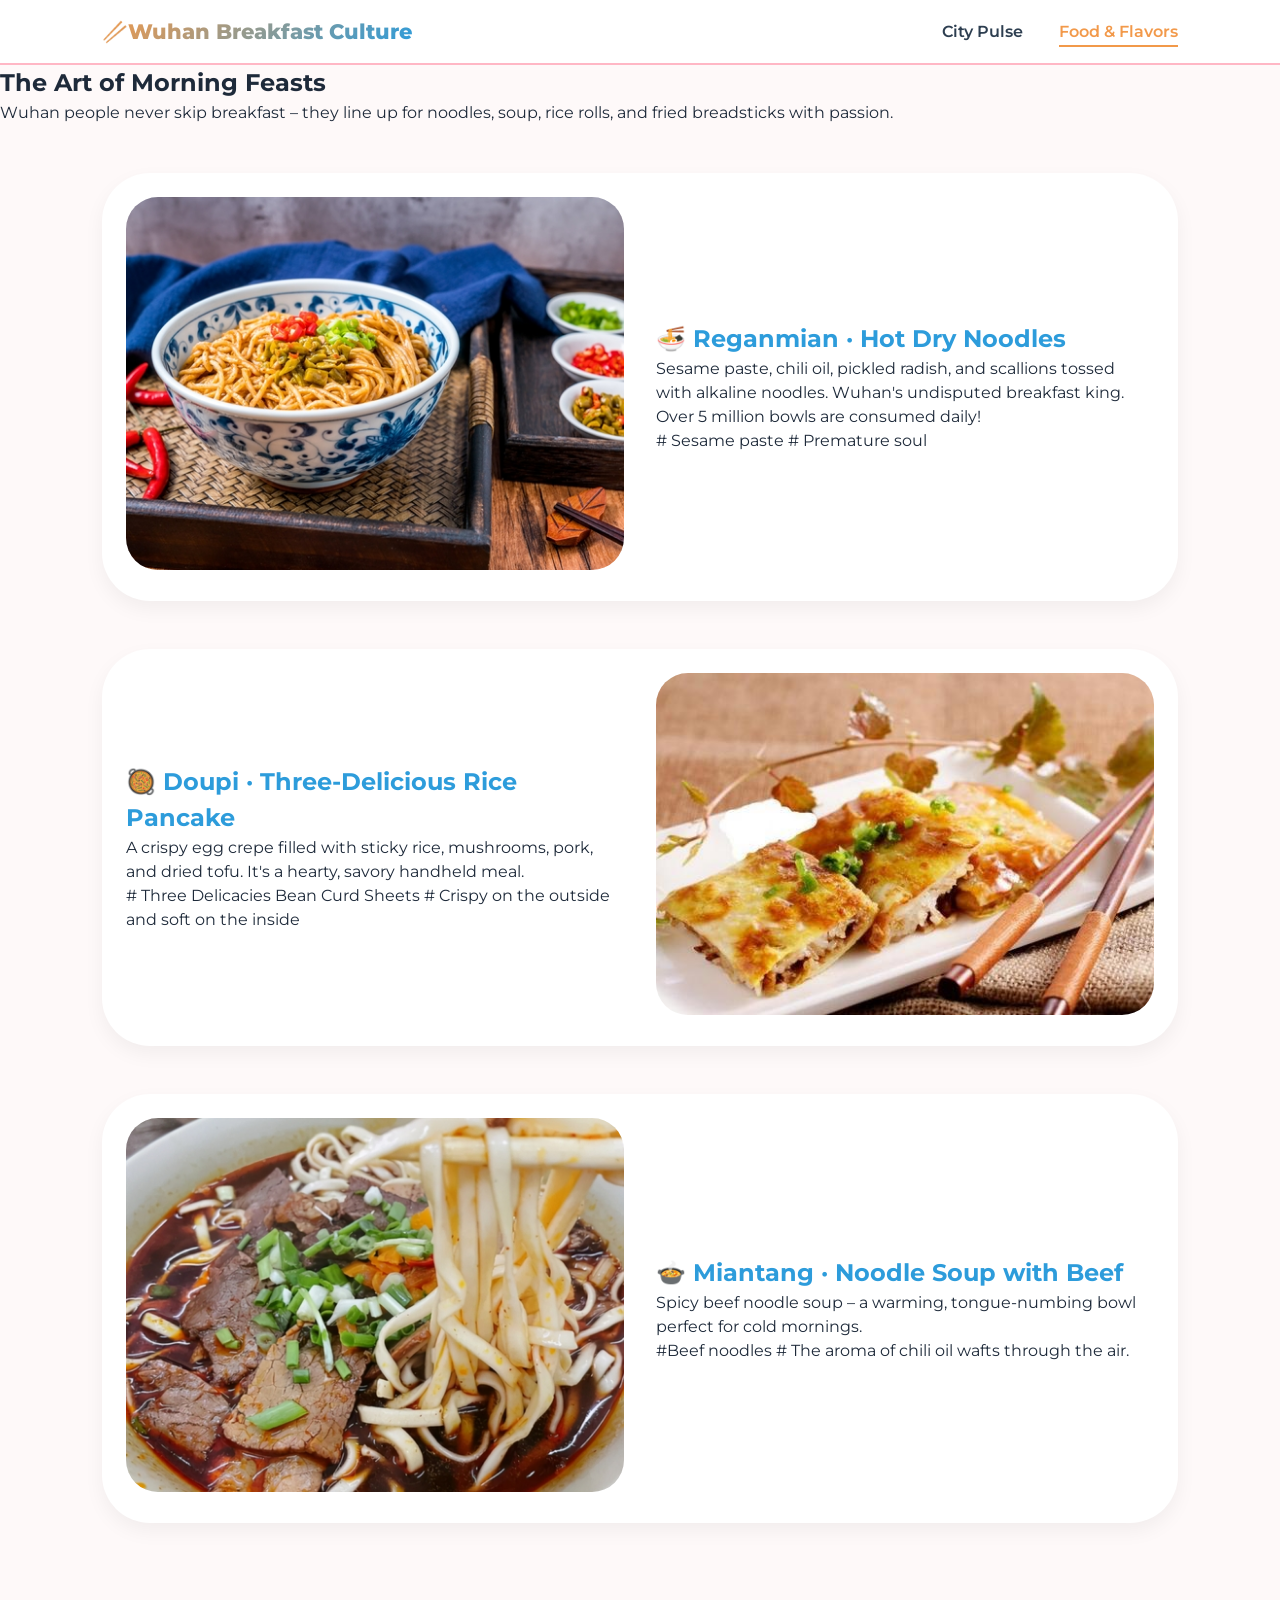
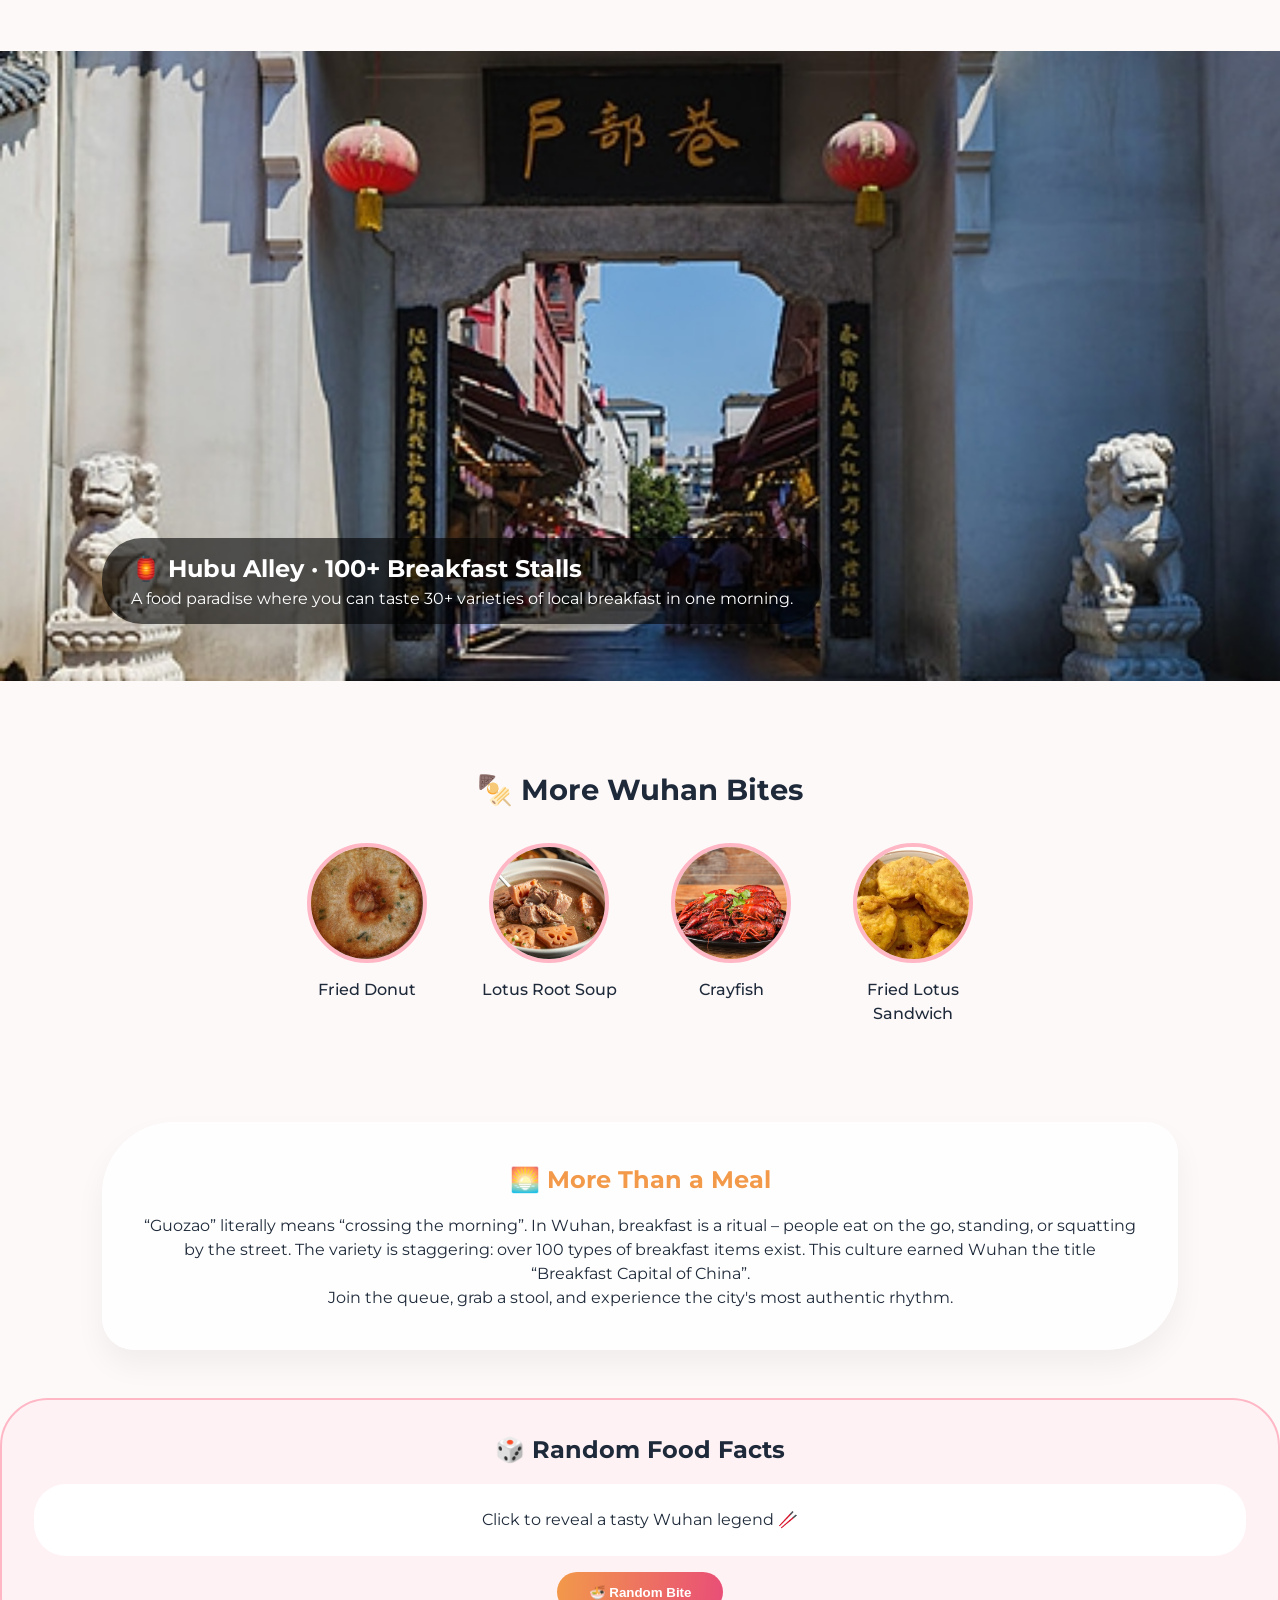
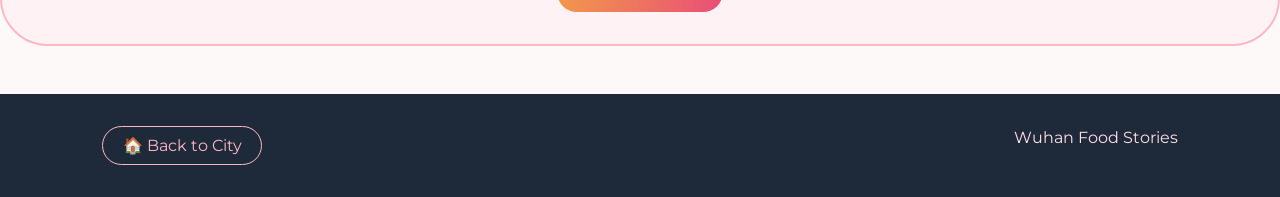
==== food.html @ 382a6985 "Add files via upload" ====
<!DOCTYPE html>
<html lang="en">
<head>
  <meta charset="UTF-8">
  <meta name="viewport" content="width=device-width, initial-scale=1.0">
  <title>Wuhan Food · Breakfast of Champions</title>
  <link rel="stylesheet" href="style.css">
  <link href="https://fonts.googleapis.com/css2?family=Montserrat:wght@300;400;500;600;700;800&family=Playfair+Display:wght@400;500;600;700&display=swap" rel="stylesheet">
</head>
<body class="wuhan-page food-wuhan">

<header class="header-wave">
  <div class="header-container">
    <div class="logo">🥢Wuhan Breakfast Culture</div>
    <nav>
      <a href="index.html">City Pulse</a>
      <a href="food.html" class="active">Food & Flavors</a>
    </nav>
  </div>
</header>

<!-- Hero with floating bowls -->
<section class="food-hero-wuhan">
  <div class="food-hero-bg"></div>
  <div class="food-hero-content">
    <h1> The Art of Morning Feasts</h1>
    <p>Wuhan people never skip breakfast – they line up for noodles, soup, rice rolls, and fried breadsticks with passion.</p>
  </div>
</section>

<!-- Card stack (unique vertical cascade) -->
<section class="card-stack">
  <div class="stack-card">
    <div class="stack-img"><img src="images/reganmian.jpg" alt="Reganmian"></div>
    <div class="stack-text">
      <h2>🍜 Reganmian · Hot Dry Noodles</h2>
      <p>Sesame paste, chili oil, pickled radish, and scallions tossed with alkaline noodles. Wuhan's undisputed breakfast king. Over 5 million bowls are consumed daily!</p>
      <div class="food-tag"># Sesame paste # Premature soul</div>
    </div>
  </div>
  <div class="stack-card reverse">
    <div class="stack-img"><img src="images/doupi.jpg" alt="Doupi"></div>
    <div class="stack-text">
      <h2>🥘 Doupi · Three-Delicious Rice Pancake</h2>
      <p>A crispy egg crepe filled with sticky rice, mushrooms, pork, and dried tofu. It's a hearty, savory handheld meal.</p>
      <div class="food-tag"># Three Delicacies Bean Curd Sheets # Crispy on the outside and soft on the inside</div>
    </div>
  </div>
  <div class="stack-card">
    <div class="stack-img"><img src="images/miantang.jpg" alt="Miantang"></div>
    <div class="stack-text">
      <h2>🍲 Miantang · Noodle Soup with Beef</h2>
      <p>Spicy beef noodle soup – a warming, tongue-numbing bowl perfect for cold mornings.</p>
      <div class="food-tag">#Beef noodles # The aroma of chili oil wafts through the air.</div>
    </div>
  </div>
</section>

<!-- full width morning market scene -->
<section class="morning-market">
  <img src="images/hubu_alley.jpg" alt="Hubu Alley breakfast street">
  <div class="market-caption">
    <h2>🏮 Hubu Alley · 100+ Breakfast Stalls</h2>
    <p>A food paradise where you can taste 30+ varieties of local breakfast in one morning.</p>
  </div>
</section>

<!-- snack gallery (circular hover) -->
<section class="snack-circle">
  <div class="circle-title">🍢 More Wuhan Bites</div>
  <div class="circle-grid">
    <div class="circle-item">
      <img src="images/mianwo.jpg" alt="Mianwo">
      <span> Fried Donut</span>
    </div>
    <div class="circle-item">
      <img src="images/shagulou.jpg" alt="ShaGuLou">
      <span> Lotus Root Soup</span>
    </div>
    <div class="circle-item">
      <img src="images/xiaolongxia.jpg" alt="XiaoLongXia">
      <span> Crayfish</span>
    </div>
    <div class="circle-item">
      <img src="images/lianou.jpg" alt="LianOu">
      <span> Fried Lotus Sandwich</span>
    </div>
  </div>
</section>

<!-- cultural insight -->
<section class="bubble-text">
  <h2>🌅 More Than a Meal</h2>
  <p>“Guozao” literally means “crossing the morning”. In Wuhan, breakfast is a ritual – people eat on the go, standing, or squatting by the street. The variety is staggering: over 100 types of breakfast items exist. This culture earned Wuhan the title “Breakfast Capital of China”.</p>
  <p>Join the queue, grab a stool, and experience the city's most authentic rhythm.</p>
</section>

<!-- random food facts module -->
<section class="interactive-module wuhan-module">
  <div class="module-inner">
    <h2>🎲 Random Food Facts</h2>
    <div class="fact-card" id="foodFactDisplay">
      <p id="funFactText">Click to reveal a tasty Wuhan legend 🥢</p>
    </div>
    <button class="vibrant-btn" id="randomFoodFactBtn">🍜 Random Bite</button>
  </div>
</section>

<footer class="footer-wuhan">
  <a href="index.html" class="footer-link">🏠 Back to City</a>
  <p>Wuhan Food Stories </p>
</footer>

<div id="lightbox" class="lightbox">
  <span class="close-lightbox">&times;</span>
  <img class="lightbox-content" id="lightbox-img">
</div>

<script src="script.js"></script>
</body>
</html>
---- style.css ----
* {
  margin: 0;
  padding: 0;
  box-sizing: border-box;
}

body {
  font-family: 'Montserrat', sans-serif;
  background: linear-gradient(145deg, #FFF0F5 0%, #E6F7FF 100%);
  color: #1E2A3A;
  line-height: 1.5;
  overflow-x: hidden;
}

.wuhan-page {
  background: #FEF9F9;
}

/* ========== HEADER WITH WAVE ========== */
.header-wave {
  position: sticky;
  top: 0;
  z-index: 100;
  background: rgba(255, 255, 255, 0.96);
  backdrop-filter: blur(12px);
  border-bottom: 2px solid #FFB7C5;
}
.header-container {
  display: flex;
  justify-content: space-between;
  align-items: center;
  padding: 1rem 8%;
}
.logo {
  font-size: 1.3rem;
  font-weight: 800;
  background: linear-gradient(135deg, #F2994A, #2D9CDB);
  background-clip: text;
  -webkit-background-clip: text;
  color: transparent;
}
nav a {
  color: #2D3E50;
  text-decoration: none;
  margin-left: 2rem;
  font-weight: 600;
  transition: 0.2s;
  padding-bottom: 4px;
  border-bottom: 2px solid transparent;
}
nav a.active, nav a:hover {
  border-bottom-color: #F2994A;
  color: #F2994A;
}
.wave-separator {
  display: block;
  width: 100%;
  height: 20px;
  margin-top: -2px;
}

/* ========== HERO ANIMATED ========== */
.hero-wuhan {
  min-height: 90vh;
  position: relative;
  display: flex;
  align-items: center;
  justify-content: center;
  text-align: center;
  overflow: hidden;
}
.hero-bg-animate {
  position: absolute;
  top: 0;
  left: 0;
  width: 100%;
  height: 100%;
  background: linear-gradient(45deg, #FFDEE9, #B5FFFC, #FFB7C5);
  background-size: 300% 300%;
  animation: gradientShift 10s ease infinite;
  z-index: -2;
}
@keyframes gradientShift {
  0% { background-position: 0% 50%; }
  50% { background-position: 100% 50%; }
  100% { background-position: 0% 50%; }
}
.hero-content {
  z-index: 2;
  padding: 2rem;
}
.hero-content h1 {
  font-size: clamp(2.2rem, 7vw, 4rem);
  font-family: 'Playfair Display', serif;
  font-weight: 700;
  color: #1E2A3A;
}
.pink {
  color: #E94E77;
}
.hero-content p {
  max-width: 600px;
  margin: 1rem auto;
  font-size: 1.1rem;
}
.hero-badges {
  display: flex;
  gap: 1rem;
  justify-content: center;
  flex-wrap: wrap;
  margin-top: 1.5rem;
}
.hero-badges span {
  background: rgba(255,255,240,0.8);
  backdrop-filter: blur(4px);
  padding: 0.3rem 1rem;
  border-radius: 40px;
  font-size: 0.8rem;
  font-weight: 600;
}
.scroll-float {
  position: absolute;
  bottom: 2rem;
  animation: float 2s infinite;
  font-size: 0.9rem;
}
@keyframes float {
  0%,100%{ transform: translateY(0);}
  50%{ transform: translateY(10px);}
}

/* ========== WATERFALL GRID (unique) ========== */
.waterfall-grid {
  display: grid;
  grid-template-columns: repeat(3, 1fr);
  gap: 1.5rem;
  padding: 4rem 8%;
  grid-auto-rows: minmax(250px, auto);
}
.waterfall-item {
  position: relative;
  border-radius: 32px;
  overflow: hidden;
  transition: 0.3s;
  box-shadow: 0 10px 20px rgba(0,0,0,0.1);
}
.waterfall-item img {
  width: 100%;
  height: 100%;
  object-fit: cover;
  transition: 0.4s;
}
.waterfall-item:hover img {
  transform: scale(1.05);
}
.waterfall-item.tall {
  grid-row: span 2;
}
.waterfall-caption {
  position: absolute;
  bottom: 0;
  left: 0;
  right: 0;
  background: linear-gradient(to top, #000000CC, transparent);
  padding: 1rem;
  color: white;
}
@media (max-width: 768px) {
  .waterfall-grid { grid-template-columns: 1fr; gap: 1rem; }
  .waterfall-item.tall { grid-row: span 1; }
}

/* ========== FLOATING PARALLAX ========== */
.float-parallax {
  position: relative;
  height: 60vh;
  margin: 2rem 0;
  overflow: hidden;
}
.parallax-bg {
  position: absolute;
  top: 0;
  left: 0;
  width: 100%;
  height: 120%;
  background: url('images/wuhan_night.jpg') center/cover no-repeat;
  transform: translateY(0);
  transition: transform 0.1s linear;
  will-change: transform;
}
.parallax-text {
  position: absolute;
  bottom: 15%;
  left: 8%;
  background: rgba(0,0,0,0.6);
  backdrop-filter: blur(8px);
  padding: 1rem 2rem;
  border-radius: 60px;
  color: white;
}

/* ========== SPLIT REVEAL (hover effect) ========== */
.split-reveal {
  display: flex;
  min-height: 400px;
  margin: 3rem 8%;
  border-radius: 48px;
  overflow: hidden;
  box-shadow: 0 20px 30px -10px rgba(0,0,0,0.2);
}
.split-left, .split-right {
  flex: 1;
  display: flex;
  align-items: center;
  justify-content: center;
  text-align: center;
  transition: 0.4s;
  background-size: cover;
  background-position: center;
}
.split-left {
  background: linear-gradient(135deg, #FF9A9E, #FECFEF);
}
.split-right {
  background: linear-gradient(135deg, #A1C4FD, #C2E9FB);
}
.split-content {
  padding: 2rem;
}
.split-left:hover, .split-right:hover {
  flex: 1.2;
}
@media (max-width: 768px) {
  .split-reveal { flex-direction: column; }
}

/* ========== MOSAIC TILT ========== */
.mosaic-tilt {
  padding: 3rem 8%;
}
.mosaic-title {
  font-size: 2rem;
  font-weight: 700;
  text-align: center;
  margin-bottom: 2rem;
  color: #E94E77;
}
.mosaic-flex {
  display: flex;
  flex-wrap: wrap;
  gap: 1rem;
  justify-content: center;
}
.mosaic-flex img {
  width: calc(25% - 1rem);
  min-width: 180px;
  border-radius: 28px;
  transition: 0.3s;
  transform: rotate(0deg);
}
.mosaic-flex img:hover {
  transform: rotate(2deg) scale(1.02);
  box-shadow: 0 15px 25px rgba(0,0,0,0.2);
}
@media (max-width: 768px) {
  .mosaic-flex img { width: calc(50% - 1rem); }
}

/* ========== BUBBLE TEXT (rounded card) ========== */
.bubble-text {
  background: #FFFFFFCC;
  backdrop-filter: blur(8px);
  margin: 3rem 8%;
  padding: 2.5rem;
  border-radius: 72px 32px 72px 32px;
  box-shadow: 0 15px 30px rgba(0,0,0,0.05);
  text-align: center;
}
.bubble-text h2 {
  color: #F2994A;
  margin-bottom: 1rem;
}

/* ========== CARD STACK (food page) ========== */
.card-stack {
  padding: 3rem 8%;
}
.stack-card {
  display: flex;
  align-items: center;
  gap: 2rem;
  margin-bottom: 3rem;
  background: white;
  border-radius: 48px;
  padding: 1.5rem;
  box-shadow: 0 8px 20px rgba(0,0,0,0.05);
  transition: 0.3s;
}
.stack-card.reverse {
  flex-direction: row-reverse;
}
.stack-img {
  flex: 1;
}
.stack-img img {
  width: 100%;
  border-radius: 32px;
}
.stack-text {
  flex: 1;
}
.stack-text h2 {
  color: #2D9CDB;
}
@media (max-width: 768px) {
  .stack-card, .stack-card.reverse { flex-direction: column; }
}

/* ========== MORNING MARKET FULL ========== */
.morning-market {
  position: relative;
  margin: 2rem 0;
}
.morning-market img {
  width: 100%;
  max-height: 70vh;
  object-fit: cover;
}
.market-caption {
  position: absolute;
  bottom: 10%;
  left: 8%;
  background: rgba(0,0,0,0.6);
  padding: 0.8rem 1.8rem;
  border-radius: 40px;
  color: white;
}

/* ========== CIRCLE GRID (snacks) ========== */
.snack-circle {
  padding: 3rem 8%;
}
.circle-title {
  text-align: center;
  font-size: 1.8rem;
  font-weight: 700;
  margin-bottom: 2rem;
}
.circle-grid {
  display: flex;
  flex-wrap: wrap;
  gap: 2rem;
  justify-content: center;
}
.circle-item {
  text-align: center;
  width: 150px;
}
.circle-item img {
  width: 120px;
  height: 120px;
  object-fit: cover;
  border-radius: 50%;
  border: 4px solid #FFB7C5;
  transition: 0.3s;
}
.circle-item img:hover {
  transform: scale(1.05);
  border-color: #F2994A;
}
.circle-item span {
  display: block;
  margin-top: 0.5rem;
  font-weight: 500;
}

/* ========== INTERACTIVE MODULE (Wuhan version) ========== */
.wuhan-module .module-inner {
  background: #FFF2F5;
  border-radius: 48px;
  padding: 2rem;
  text-align: center;
  border: 2px solid #FFB7C5;
}
.wuhan-module .fact-card {
  background: white;
  color: #1E2A3A;
  padding: 1.5rem;
  border-radius: 32px;
  margin: 1rem 0;
}
.vibrant-btn {
  background: linear-gradient(95deg, #F2994A, #E94E77);
  border: none;
  padding: 0.8rem 2rem;
  border-radius: 60px;
  font-weight: bold;
  color: white;
  cursor: pointer;
  transition: 0.2s;
}
.vibrant-btn:hover {
  transform: scale(1.02);
  box-shadow: 0 8px 18px rgba(233,78,119,0.4);
}
.qr-center.wuhan-qr {
  background: #FFFFFFDD;
  border-radius: 48px;
  margin: 2rem 8%;
  padding: 2rem;
  text-align: center;
}
.footer-wuhan {
  background: #1E2A3A;
  color: #FFE0E7;
  display: flex;
  justify-content: space-between;
  padding: 2rem 8%;
  margin-top: 3rem;
  flex-wrap: wrap;
}
.footer-link {
  color: #FFB7C5;
  text-decoration: none;
  border: 1px solid #FFB7C5;
  padding: 0.4rem 1.2rem;
  border-radius: 40px;
}
.lightbox {
  display: none;
  position: fixed;
  top:0; left:0;
  width:100%; height:100%;
  background: rgba(0,0,0,0.95);
  backdrop-filter: blur(12px);
  z-index: 1000;
  justify-content: center;
  align-items: center;
}
.lightbox-content {
  max-width: 85%;
  max-height: 85%;
  border-radius: 28px;
}
.close-lightbox {
  position: absolute;
  top: 30px; right: 40px;
  font-size: 40px;
  color: white;
  cursor: pointer;
}
.hidden {
  opacity: 0;
  transform: translateY(40px);
  transition: 0.7s cubic-bezier(0.2,0.9,0.4,1.1);
}
.show {
  opacity: 1;
  transform: translateY(0);
}
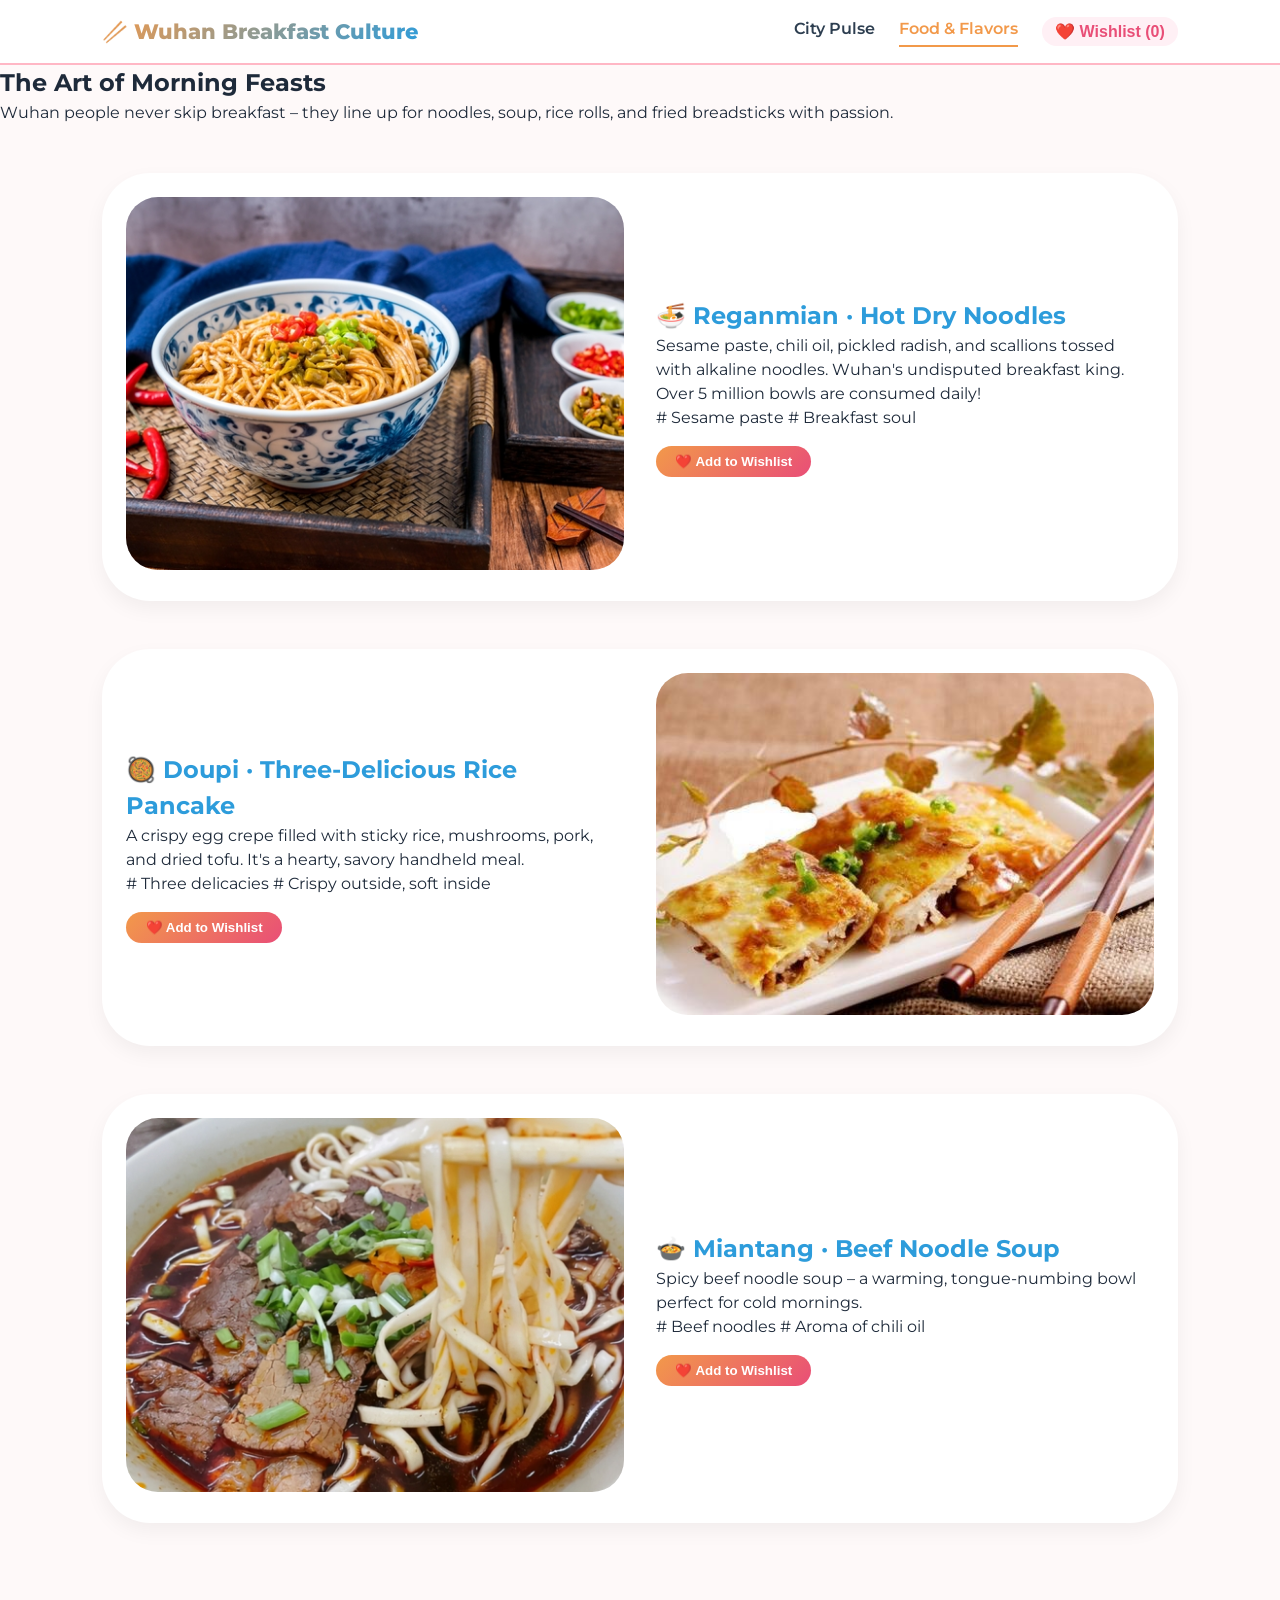
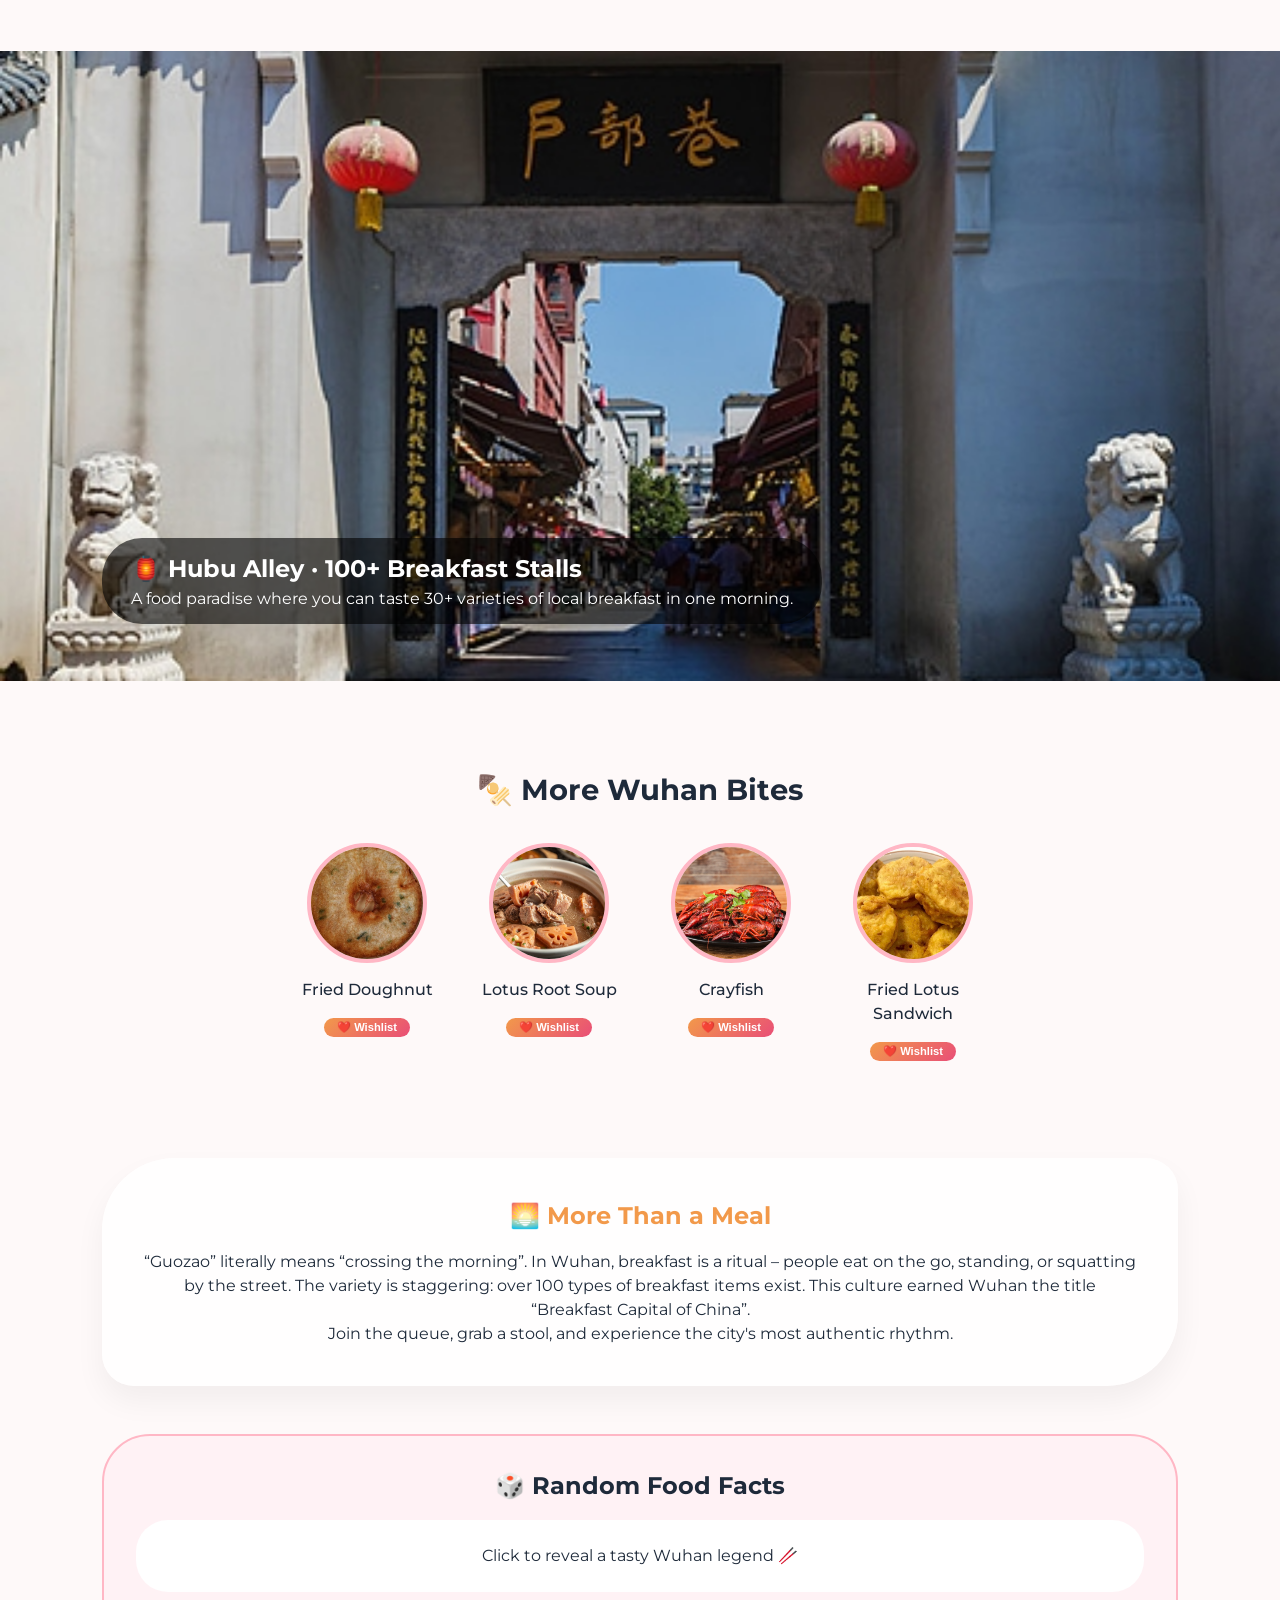
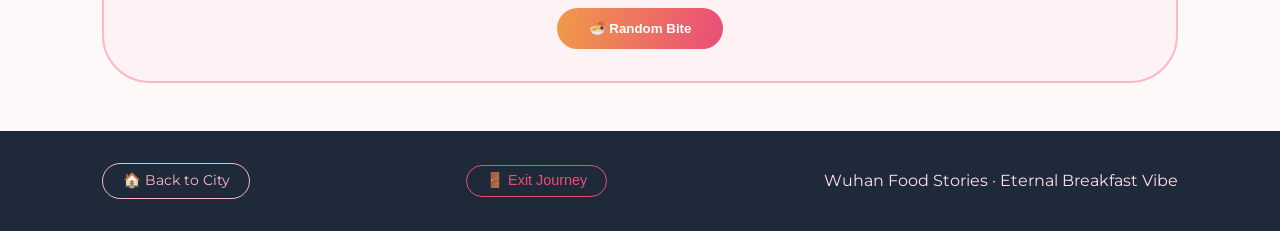
==== commit a1b33c4b: "Add files via upload" ====
--- a/food.html
+++ b/food.html
@@ -11,52 +11,56 @@
 
 <header class="header-wave">
   <div class="header-container">
-    <div class="logo">🥢Wuhan Breakfast Culture</div>
+    <div class="logo">🥢 Wuhan Breakfast Culture</div>
     <nav>
       <a href="index.html">City Pulse</a>
       <a href="food.html" class="active">Food & Flavors</a>
+      <button class="wishlist-header-btn" id="openWishlistBtn">❤️ Wishlist (<span id="wishlistCount">0</span>)</button>
     </nav>
   </div>
 </header>
 
-<!-- Hero with floating bowls -->
+<!-- Food hero section -->
 <section class="food-hero-wuhan">
   <div class="food-hero-bg"></div>
   <div class="food-hero-content">
-    <h1> The Art of Morning Feasts</h1>
+    <h1>The Art of Morning Feasts</h1>
     <p>Wuhan people never skip breakfast – they line up for noodles, soup, rice rolls, and fried breadsticks with passion.</p>
   </div>
 </section>
 
-<!-- Card stack (unique vertical cascade) -->
+<!-- Stacked food cards with wishlist buttons -->
 <section class="card-stack">
-  <div class="stack-card">
-    <div class="stack-img"><img src="images/reganmian.jpg" alt="Reganmian"></div>
+  <div class="stack-card" data-name="Reganmian (Hot Dry Noodles)" data-img="images/reganmian.jpg" data-type="food">
+    <div class="stack-img"><img src="images/reganmian.jpg" alt="Hot Dry Noodles"></div>
     <div class="stack-text">
       <h2>🍜 Reganmian · Hot Dry Noodles</h2>
       <p>Sesame paste, chili oil, pickled radish, and scallions tossed with alkaline noodles. Wuhan's undisputed breakfast king. Over 5 million bowls are consumed daily!</p>
-      <div class="food-tag"># Sesame paste # Premature soul</div>
+      <div class="food-tag"># Sesame paste # Breakfast soul</div>
+      <button class="add-wishlist-btn">❤️ Add to Wishlist</button>
     </div>
   </div>
-  <div class="stack-card reverse">
+  <div class="stack-card reverse" data-name="Sanxian Doupi (Three-Delicious Rice Pancake)" data-img="images/doupi.jpg" data-type="food">
     <div class="stack-img"><img src="images/doupi.jpg" alt="Doupi"></div>
     <div class="stack-text">
       <h2>🥘 Doupi · Three-Delicious Rice Pancake</h2>
       <p>A crispy egg crepe filled with sticky rice, mushrooms, pork, and dried tofu. It's a hearty, savory handheld meal.</p>
-      <div class="food-tag"># Three Delicacies Bean Curd Sheets # Crispy on the outside and soft on the inside</div>
+      <div class="food-tag"># Three delicacies # Crispy outside, soft inside</div>
+      <button class="add-wishlist-btn">❤️ Add to Wishlist</button>
     </div>
   </div>
-  <div class="stack-card">
-    <div class="stack-img"><img src="images/miantang.jpg" alt="Miantang"></div>
+  <div class="stack-card" data-name="Beef Noodle Soup" data-img="images/miantang.jpg" data-type="food">
+    <div class="stack-img"><img src="images/miantang.jpg" alt="Beef Noodle Soup"></div>
     <div class="stack-text">
-      <h2>🍲 Miantang · Noodle Soup with Beef</h2>
+      <h2>🍲 Miantang · Beef Noodle Soup</h2>
       <p>Spicy beef noodle soup – a warming, tongue-numbing bowl perfect for cold mornings.</p>
-      <div class="food-tag">#Beef noodles # The aroma of chili oil wafts through the air.</div>
+      <div class="food-tag"># Beef noodles # Aroma of chili oil</div>
+      <button class="add-wishlist-btn">❤️ Add to Wishlist</button>
     </div>
   </div>
 </section>
 
-<!-- full width morning market scene -->
+<!-- Full width morning market scene -->
 <section class="morning-market">
   <img src="images/hubu_alley.jpg" alt="Hubu Alley breakfast street">
   <div class="market-caption">
@@ -65,37 +69,41 @@
   </div>
 </section>
 
-<!-- snack gallery (circular hover) -->
+<!-- Snack circle gallery with wishlist -->
 <section class="snack-circle">
   <div class="circle-title">🍢 More Wuhan Bites</div>
   <div class="circle-grid">
-    <div class="circle-item">
+    <div class="circle-item" data-name="Mianwo (Fried Doughnut)" data-img="images/mianwo.jpg" data-type="food">
       <img src="images/mianwo.jpg" alt="Mianwo">
-      <span> Fried Donut</span>
+      <span>Fried Doughnut</span>
+      <button class="add-wishlist-btn mini-wish">❤️ Wishlist</button>
     </div>
-    <div class="circle-item">
-      <img src="images/shagulou.jpg" alt="ShaGuLou">
-      <span> Lotus Root Soup</span>
+    <div class="circle-item" data-name="Lotus Root Soup with Ribs" data-img="images/shagulou.jpg" data-type="food">
+      <img src="images/shagulou.jpg" alt="Lotus Root Soup">
+      <span>Lotus Root Soup</span>
+      <button class="add-wishlist-btn mini-wish">❤️ Wishlist</button>
     </div>
-    <div class="circle-item">
-      <img src="images/xiaolongxia.jpg" alt="XiaoLongXia">
-      <span> Crayfish</span>
+    <div class="circle-item" data-name="Crayfish (Xiaolongxia)" data-img="images/xiaolongxia.jpg" data-type="food">
+      <img src="images/xiaolongxia.jpg" alt="Crayfish">
+      <span>Crayfish</span>
+      <button class="add-wishlist-btn mini-wish">❤️ Wishlist</button>
     </div>
-    <div class="circle-item">
-      <img src="images/lianou.jpg" alt="LianOu">
-      <span> Fried Lotus Sandwich</span>
+    <div class="circle-item" data-name="Fried Lotus Sandwich" data-img="images/lianou.jpg" data-type="food">
+      <img src="images/lianou.jpg" alt="Fried Lotus Sandwich">
+      <span>Fried Lotus Sandwich</span>
+      <button class="add-wishlist-btn mini-wish">❤️ Wishlist</button>
     </div>
   </div>
 </section>
 
-<!-- cultural insight -->
+<!-- Cultural insight -->
 <section class="bubble-text">
   <h2>🌅 More Than a Meal</h2>
   <p>“Guozao” literally means “crossing the morning”. In Wuhan, breakfast is a ritual – people eat on the go, standing, or squatting by the street. The variety is staggering: over 100 types of breakfast items exist. This culture earned Wuhan the title “Breakfast Capital of China”.</p>
   <p>Join the queue, grab a stool, and experience the city's most authentic rhythm.</p>
 </section>
 
-<!-- random food facts module -->
+<!-- Random food facts module -->
 <section class="interactive-module wuhan-module">
   <div class="module-inner">
     <h2>🎲 Random Food Facts</h2>
@@ -108,9 +116,43 @@
 
 <footer class="footer-wuhan">
   <a href="index.html" class="footer-link">🏠 Back to City</a>
-  <p>Wuhan Food Stories </p>
+  <div class="footer-actions">
+    <button id="exitSiteBtn" class="footer-link exit-btn">🚪 Exit Journey</button>
+  </div>
+  <p>Wuhan Food Stories · Eternal Breakfast Vibe</p>
 </footer>
 
+<!-- Wishlist Modal -->
+<div id="wishlistModal" class="custom-modal">
+  <div class="modal-content wishlist-modal-content">
+    <div class="modal-header">
+      <h2>❤️ My Wuhan Wishlist</h2>
+      <span class="modal-close" id="closeWishlistModal">&times;</span>
+    </div>
+    <div id="wishlistItemsContainer" class="wishlist-list">
+      <p style="text-align:center; color:gray;">No items yet. Click "Wishlist" to add landmarks or food.</p>
+    </div>
+  </div>
+</div>
+
+<!-- Exit Confirmation Modal -->
+<div id="exitConfirmModal" class="custom-modal">
+  <div class="modal-content confirm-modal-content">
+    <div class="modal-header">
+      <h2>🚪 Confirm Exit</h2>
+      <span class="modal-close" id="closeExitModal">&times;</span>
+    </div>
+    <div class="confirm-body">
+      <p>Are you sure you want to leave the Wuhan journey?<br>Your wishlist will be cleared.</p>
+      <div class="confirm-buttons">
+        <button id="confirmExitBtn" class="vibrant-btn danger-btn">Confirm Exit</button>
+        <button id="cancelExitBtn" class="vibrant-btn secondary-btn">Cancel</button>
+      </div>
+    </div>
+  </div>
+</div>
+
+<div id="toastMsg" class="toast-message"></div>
 <div id="lightbox" class="lightbox">
   <span class="close-lightbox">&times;</span>
   <img class="lightbox-content" id="lightbox-img">
--- a/style.css
+++ b/style.css
@@ -1,3 +1,4 @@
+/* Global reset & fonts */
 * {
   margin: 0;
   padding: 0;
@@ -30,6 +31,7 @@
   justify-content: space-between;
   align-items: center;
   padding: 1rem 8%;
+  flex-wrap: wrap;
 }
 .logo {
   font-size: 1.3rem;
@@ -39,10 +41,15 @@
   -webkit-background-clip: text;
   color: transparent;
 }
+nav {
+  display: flex;
+  align-items: center;
+  gap: 1.5rem;
+  flex-wrap: wrap;
+}
 nav a {
   color: #2D3E50;
   text-decoration: none;
-  margin-left: 2rem;
   font-weight: 600;
   transition: 0.2s;
   padding-bottom: 4px;
@@ -51,6 +58,22 @@
 nav a.active, nav a:hover {
   border-bottom-color: #F2994A;
   color: #F2994A;
+}
+.wishlist-header-btn {
+  background: none;
+  border: none;
+  font-size: 1rem;
+  font-weight: 700;
+  color: #E94E77;
+  cursor: pointer;
+  transition: 0.2s;
+  padding: 0.3rem 0.8rem;
+  border-radius: 40px;
+  background: #FFF0F5;
+}
+.wishlist-header-btn:hover {
+  background: #FFE0E7;
+  transform: scale(1.02);
 }
 .wave-separator {
   display: block;
@@ -95,41 +118,14 @@
   font-weight: 700;
   color: #1E2A3A;
 }
-.pink {
-  color: #E94E77;
-}
-.hero-content p {
-  max-width: 600px;
-  margin: 1rem auto;
-  font-size: 1.1rem;
-}
-.hero-badges {
-  display: flex;
-  gap: 1rem;
-  justify-content: center;
-  flex-wrap: wrap;
-  margin-top: 1.5rem;
-}
-.hero-badges span {
-  background: rgba(255,255,240,0.8);
-  backdrop-filter: blur(4px);
-  padding: 0.3rem 1rem;
-  border-radius: 40px;
-  font-size: 0.8rem;
-  font-weight: 600;
-}
-.scroll-float {
-  position: absolute;
-  bottom: 2rem;
-  animation: float 2s infinite;
-  font-size: 0.9rem;
-}
-@keyframes float {
-  0%,100%{ transform: translateY(0);}
-  50%{ transform: translateY(10px);}
-}
-
-/* ========== WATERFALL GRID (unique) ========== */
+.pink { color: #E94E77; }
+.hero-content p { max-width: 600px; margin: 1rem auto; font-size: 1.1rem; }
+.hero-badges { display: flex; gap: 1rem; justify-content: center; flex-wrap: wrap; margin-top: 1.5rem; }
+.hero-badges span { background: rgba(255,255,240,0.8); backdrop-filter: blur(4px); padding: 0.3rem 1rem; border-radius: 40px; font-weight: 600; }
+.scroll-float { position: absolute; bottom: 2rem; animation: float 2s infinite; font-size: 0.9rem; }
+@keyframes float { 0%,100%{ transform: translateY(0);} 50%{ transform: translateY(10px);} }
+
+/* ========== WATERFALL GRID ========== */
 .waterfall-grid {
   display: grid;
   grid-template-columns: repeat(3, 1fr);
@@ -144,18 +140,9 @@
   transition: 0.3s;
   box-shadow: 0 10px 20px rgba(0,0,0,0.1);
 }
-.waterfall-item img {
-  width: 100%;
-  height: 100%;
-  object-fit: cover;
-  transition: 0.4s;
-}
-.waterfall-item:hover img {
-  transform: scale(1.05);
-}
-.waterfall-item.tall {
-  grid-row: span 2;
-}
+.waterfall-item img { width: 100%; height: 100%; object-fit: cover; transition: 0.4s; }
+.waterfall-item:hover img { transform: scale(1.05); }
+.waterfall-item.tall { grid-row: span 2; }
 .waterfall-caption {
   position: absolute;
   bottom: 0;
@@ -165,108 +152,66 @@
   padding: 1rem;
   color: white;
 }
-@media (max-width: 768px) {
-  .waterfall-grid { grid-template-columns: 1fr; gap: 1rem; }
-  .waterfall-item.tall { grid-row: span 1; }
-}
-
-/* ========== FLOATING PARALLAX ========== */
-.float-parallax {
-  position: relative;
-  height: 60vh;
-  margin: 2rem 0;
-  overflow: hidden;
-}
-.parallax-bg {
-  position: absolute;
-  top: 0;
-  left: 0;
-  width: 100%;
-  height: 120%;
-  background: url('images/wuhan_night.jpg') center/cover no-repeat;
-  transform: translateY(0);
-  transition: transform 0.1s linear;
-  will-change: transform;
-}
-.parallax-text {
-  position: absolute;
-  bottom: 15%;
-  left: 8%;
-  background: rgba(0,0,0,0.6);
-  backdrop-filter: blur(8px);
-  padding: 1rem 2rem;
-  border-radius: 60px;
+.small-btn {
+  background: rgba(255,255,240,0.85);
+  border: none;
+  padding: 0.2rem 0.8rem;
+  border-radius: 30px;
+  font-weight: 600;
+  font-size: 0.75rem;
+  cursor: pointer;
+  margin-top: 0.5rem;
+  transition: 0.2s;
+  color: #E94E77;
+}
+.small-btn:hover { background: #FFB7C5; transform: scale(1.02); }
+
+/* ========== CARD STACK (food page) ========== */
+.card-stack { padding: 3rem 8%; }
+.stack-card {
+  display: flex;
+  align-items: center;
+  gap: 2rem;
+  margin-bottom: 3rem;
+  background: white;
+  border-radius: 48px;
+  padding: 1.5rem;
+  box-shadow: 0 8px 20px rgba(0,0,0,0.05);
+}
+.stack-card.reverse { flex-direction: row-reverse; }
+.stack-img { flex: 1; }
+.stack-img img { width: 100%; border-radius: 32px; }
+.stack-text { flex: 1; }
+.stack-text h2 { color: #2D9CDB; }
+.add-wishlist-btn {
+  background: linear-gradient(135deg, #F2994A, #E94E77);
+  border: none;
+  padding: 0.5rem 1.2rem;
+  border-radius: 40px;
   color: white;
-}
-
-/* ========== SPLIT REVEAL (hover effect) ========== */
-.split-reveal {
-  display: flex;
-  min-height: 400px;
-  margin: 3rem 8%;
-  border-radius: 48px;
-  overflow: hidden;
-  box-shadow: 0 20px 30px -10px rgba(0,0,0,0.2);
-}
-.split-left, .split-right {
-  flex: 1;
-  display: flex;
-  align-items: center;
-  justify-content: center;
-  text-align: center;
-  transition: 0.4s;
-  background-size: cover;
-  background-position: center;
-}
-.split-left {
-  background: linear-gradient(135deg, #FF9A9E, #FECFEF);
-}
-.split-right {
-  background: linear-gradient(135deg, #A1C4FD, #C2E9FB);
-}
-.split-content {
-  padding: 2rem;
-}
-.split-left:hover, .split-right:hover {
-  flex: 1.2;
-}
-@media (max-width: 768px) {
-  .split-reveal { flex-direction: column; }
-}
-
-/* ========== MOSAIC TILT ========== */
-.mosaic-tilt {
-  padding: 3rem 8%;
-}
-.mosaic-title {
-  font-size: 2rem;
   font-weight: 700;
-  text-align: center;
-  margin-bottom: 2rem;
-  color: #E94E77;
-}
-.mosaic-flex {
-  display: flex;
-  flex-wrap: wrap;
-  gap: 1rem;
-  justify-content: center;
-}
-.mosaic-flex img {
-  width: calc(25% - 1rem);
-  min-width: 180px;
-  border-radius: 28px;
-  transition: 0.3s;
-  transform: rotate(0deg);
-}
-.mosaic-flex img:hover {
-  transform: rotate(2deg) scale(1.02);
-  box-shadow: 0 15px 25px rgba(0,0,0,0.2);
-}
-@media (max-width: 768px) {
-  .mosaic-flex img { width: calc(50% - 1rem); }
-}
-
-/* ========== BUBBLE TEXT (rounded card) ========== */
+  margin-top: 1rem;
+  cursor: pointer;
+  transition: 0.2s;
+}
+.add-wishlist-btn:hover { transform: scale(1.02); box-shadow: 0 4px 12px rgba(233,78,119,0.4); }
+.mini-wish { padding: 0.2rem 0.8rem; font-size: 0.7rem; margin-top: 0.5rem; }
+
+/* ========== MORNING MARKET ========== */
+.morning-market { position: relative; margin: 2rem 0; }
+.morning-market img { width: 100%; max-height: 70vh; object-fit: cover; }
+.market-caption { position: absolute; bottom: 10%; left: 8%; background: rgba(0,0,0,0.6); padding: 0.8rem 1.8rem; border-radius: 40px; color: white; }
+
+/* ========== SNACK CIRCLE ========== */
+.snack-circle { padding: 3rem 8%; }
+.circle-title { text-align: center; font-size: 1.8rem; font-weight: 700; margin-bottom: 2rem; }
+.circle-grid { display: flex; flex-wrap: wrap; gap: 2rem; justify-content: center; }
+.circle-item { text-align: center; width: 150px; }
+.circle-item img { width: 120px; height: 120px; object-fit: cover; border-radius: 50%; border: 4px solid #FFB7C5; transition: 0.3s; }
+.circle-item img:hover { transform: scale(1.05); border-color: #F2994A; }
+.circle-item span { display: block; margin: 0.5rem 0; font-weight: 500; }
+
+/* ========== BUBBLE TEXT ========== */
 .bubble-text {
   background: #FFFFFFCC;
   backdrop-filter: blur(8px);
@@ -276,119 +221,12 @@
   box-shadow: 0 15px 30px rgba(0,0,0,0.05);
   text-align: center;
 }
-.bubble-text h2 {
-  color: #F2994A;
-  margin-bottom: 1rem;
-}
-
-/* ========== CARD STACK (food page) ========== */
-.card-stack {
-  padding: 3rem 8%;
-}
-.stack-card {
-  display: flex;
-  align-items: center;
-  gap: 2rem;
-  margin-bottom: 3rem;
-  background: white;
-  border-radius: 48px;
-  padding: 1.5rem;
-  box-shadow: 0 8px 20px rgba(0,0,0,0.05);
-  transition: 0.3s;
-}
-.stack-card.reverse {
-  flex-direction: row-reverse;
-}
-.stack-img {
-  flex: 1;
-}
-.stack-img img {
-  width: 100%;
-  border-radius: 32px;
-}
-.stack-text {
-  flex: 1;
-}
-.stack-text h2 {
-  color: #2D9CDB;
-}
-@media (max-width: 768px) {
-  .stack-card, .stack-card.reverse { flex-direction: column; }
-}
-
-/* ========== MORNING MARKET FULL ========== */
-.morning-market {
-  position: relative;
-  margin: 2rem 0;
-}
-.morning-market img {
-  width: 100%;
-  max-height: 70vh;
-  object-fit: cover;
-}
-.market-caption {
-  position: absolute;
-  bottom: 10%;
-  left: 8%;
-  background: rgba(0,0,0,0.6);
-  padding: 0.8rem 1.8rem;
-  border-radius: 40px;
-  color: white;
-}
-
-/* ========== CIRCLE GRID (snacks) ========== */
-.snack-circle {
-  padding: 3rem 8%;
-}
-.circle-title {
-  text-align: center;
-  font-size: 1.8rem;
-  font-weight: 700;
-  margin-bottom: 2rem;
-}
-.circle-grid {
-  display: flex;
-  flex-wrap: wrap;
-  gap: 2rem;
-  justify-content: center;
-}
-.circle-item {
-  text-align: center;
-  width: 150px;
-}
-.circle-item img {
-  width: 120px;
-  height: 120px;
-  object-fit: cover;
-  border-radius: 50%;
-  border: 4px solid #FFB7C5;
-  transition: 0.3s;
-}
-.circle-item img:hover {
-  transform: scale(1.05);
-  border-color: #F2994A;
-}
-.circle-item span {
-  display: block;
-  margin-top: 0.5rem;
-  font-weight: 500;
-}
-
-/* ========== INTERACTIVE MODULE (Wuhan version) ========== */
-.wuhan-module .module-inner {
-  background: #FFF2F5;
-  border-radius: 48px;
-  padding: 2rem;
-  text-align: center;
-  border: 2px solid #FFB7C5;
-}
-.wuhan-module .fact-card {
-  background: white;
-  color: #1E2A3A;
-  padding: 1.5rem;
-  border-radius: 32px;
-  margin: 1rem 0;
-}
+.bubble-text h2 { color: #F2994A; margin-bottom: 1rem; }
+
+/* ========== INTERACTIVE MODULE ========== */
+.interactive-module { margin: 2rem 8%; }
+.wuhan-module .module-inner { background: #FFF2F5; border-radius: 48px; padding: 2rem; text-align: center; border: 2px solid #FFB7C5; }
+.fact-card { background: white; color: #1E2A3A; padding: 1.5rem; border-radius: 32px; margin: 1rem 0; }
 .vibrant-btn {
   background: linear-gradient(95deg, #F2994A, #E94E77);
   border: none;
@@ -399,25 +237,20 @@
   cursor: pointer;
   transition: 0.2s;
 }
-.vibrant-btn:hover {
-  transform: scale(1.02);
-  box-shadow: 0 8px 18px rgba(233,78,119,0.4);
-}
-.qr-center.wuhan-qr {
-  background: #FFFFFFDD;
-  border-radius: 48px;
-  margin: 2rem 8%;
-  padding: 2rem;
-  text-align: center;
-}
+.vibrant-btn:hover { transform: scale(1.02); box-shadow: 0 8px 18px rgba(233,78,119,0.4); }
+
+/* ========== FOOTER & MISC ========== */
+.qr-center.wuhan-qr { background: #FFFFFFDD; border-radius: 48px; margin: 2rem 8%; padding: 2rem; text-align: center; }
 .footer-wuhan {
   background: #1E2A3A;
   color: #FFE0E7;
   display: flex;
   justify-content: space-between;
+  align-items: center;
   padding: 2rem 8%;
   margin-top: 3rem;
   flex-wrap: wrap;
+  gap: 1rem;
 }
 .footer-link {
   color: #FFB7C5;
@@ -425,36 +258,96 @@
   border: 1px solid #FFB7C5;
   padding: 0.4rem 1.2rem;
   border-radius: 40px;
-}
-.lightbox {
+  background: transparent;
+  cursor: pointer;
+  transition: 0.2s;
+  font-size: 0.9rem;
+}
+.footer-link:hover { background: #FFB7C5; color: #1E2A3A; }
+.exit-btn { border-color: #E94E77; color: #E94E77; }
+
+/* ========== MODAL STYLES ========== */
+.custom-modal {
   display: none;
   position: fixed;
-  top:0; left:0;
-  width:100%; height:100%;
-  background: rgba(0,0,0,0.95);
-  backdrop-filter: blur(12px);
-  z-index: 1000;
+  top: 0; left: 0;
+  width: 100%; height: 100%;
+  background: rgba(0,0,0,0.75);
+  backdrop-filter: blur(8px);
+  z-index: 2000;
+  align-items: center;
   justify-content: center;
-  align-items: center;
-}
-.lightbox-content {
-  max-width: 85%;
-  max-height: 85%;
-  border-radius: 28px;
-}
-.close-lightbox {
-  position: absolute;
-  top: 30px; right: 40px;
-  font-size: 40px;
+}
+.modal-content {
+  background: #FFF9F9;
+  max-width: 500px;
+  width: 90%;
+  border-radius: 48px;
+  overflow: hidden;
+  animation: fadeSlideUp 0.2s ease;
+}
+@keyframes fadeSlideUp {
+  from { opacity: 0; transform: translateY(20px);}
+  to { opacity: 1; transform: translateY(0);}
+}
+.modal-header {
+  display: flex;
+  justify-content: space-between;
+  align-items: center;
+  padding: 1rem 1.5rem;
+  background: #FFE0E7;
+  border-bottom: 2px solid #FFB7C5;
+}
+.modal-close { font-size: 2rem; cursor: pointer; font-weight: 300; transition: 0.2s; }
+.modal-close:hover { color: #E94E77; }
+.wishlist-list { padding: 1rem; max-height: 60vh; overflow-y: auto; }
+.wishlist-item {
+  display: flex;
+  align-items: center;
+  gap: 1rem;
+  background: white;
+  border-radius: 32px;
+  padding: 0.8rem;
+  margin-bottom: 0.8rem;
+  box-shadow: 0 2px 8px rgba(0,0,0,0.05);
+}
+.wishlist-img { width: 60px; height: 60px; object-fit: cover; border-radius: 28px; }
+.wishlist-info { flex: 1; }
+.wishlist-info h4 { margin-bottom: 0.2rem; }
+.remove-wish-btn { background: #FFE0E7; border: none; padding: 0.3rem 0.8rem; border-radius: 30px; color: #E94E77; font-weight: 600; cursor: pointer; }
+.confirm-body { padding: 2rem; text-align: center; }
+.confirm-buttons { display: flex; gap: 1rem; justify-content: center; margin-top: 1.5rem; }
+.danger-btn { background: #E94E77; }
+.secondary-btn { background: #6c757d; }
+
+/* ========== TOAST & LIGHTBOX ========== */
+.toast-message {
+  position: fixed;
+  bottom: 30px;
+  left: 50%;
+  transform: translateX(-50%);
+  background: #1E2A3A;
   color: white;
-  cursor: pointer;
-}
-.hidden {
+  padding: 0.6rem 1.5rem;
+  border-radius: 40px;
+  z-index: 2100;
   opacity: 0;
-  transform: translateY(40px);
-  transition: 0.7s cubic-bezier(0.2,0.9,0.4,1.1);
-}
-.show {
-  opacity: 1;
-  transform: translateY(0);
+  transition: opacity 0.3s;
+  pointer-events: none;
+  font-size: 0.9rem;
+}
+.lightbox { display: none; position: fixed; top:0; left:0; width:100%; height:100%; background: rgba(0,0,0,0.95); backdrop-filter: blur(12px); z-index: 1000; justify-content: center; align-items: center; }
+.lightbox-content { max-width: 85%; max-height: 85%; border-radius: 28px; }
+.close-lightbox { position: absolute; top: 30px; right: 40px; font-size: 40px; color: white; cursor: pointer; }
+
+/* ========== SCROLL REVEAL ========== */
+.hidden { opacity: 0; transform: translateY(40px); transition: 0.7s cubic-bezier(0.2,0.9,0.4,1.1); }
+.show { opacity: 1; transform: translateY(0); }
+
+/* ========== RESPONSIVE ========== */
+@media (max-width: 768px) {
+  .waterfall-grid { grid-template-columns: 1fr; }
+  .stack-card, .stack-card.reverse { flex-direction: column; }
+  .footer-wuhan { flex-direction: column; text-align: center; }
+  .hero-badges { gap: 0.5rem; }
 }
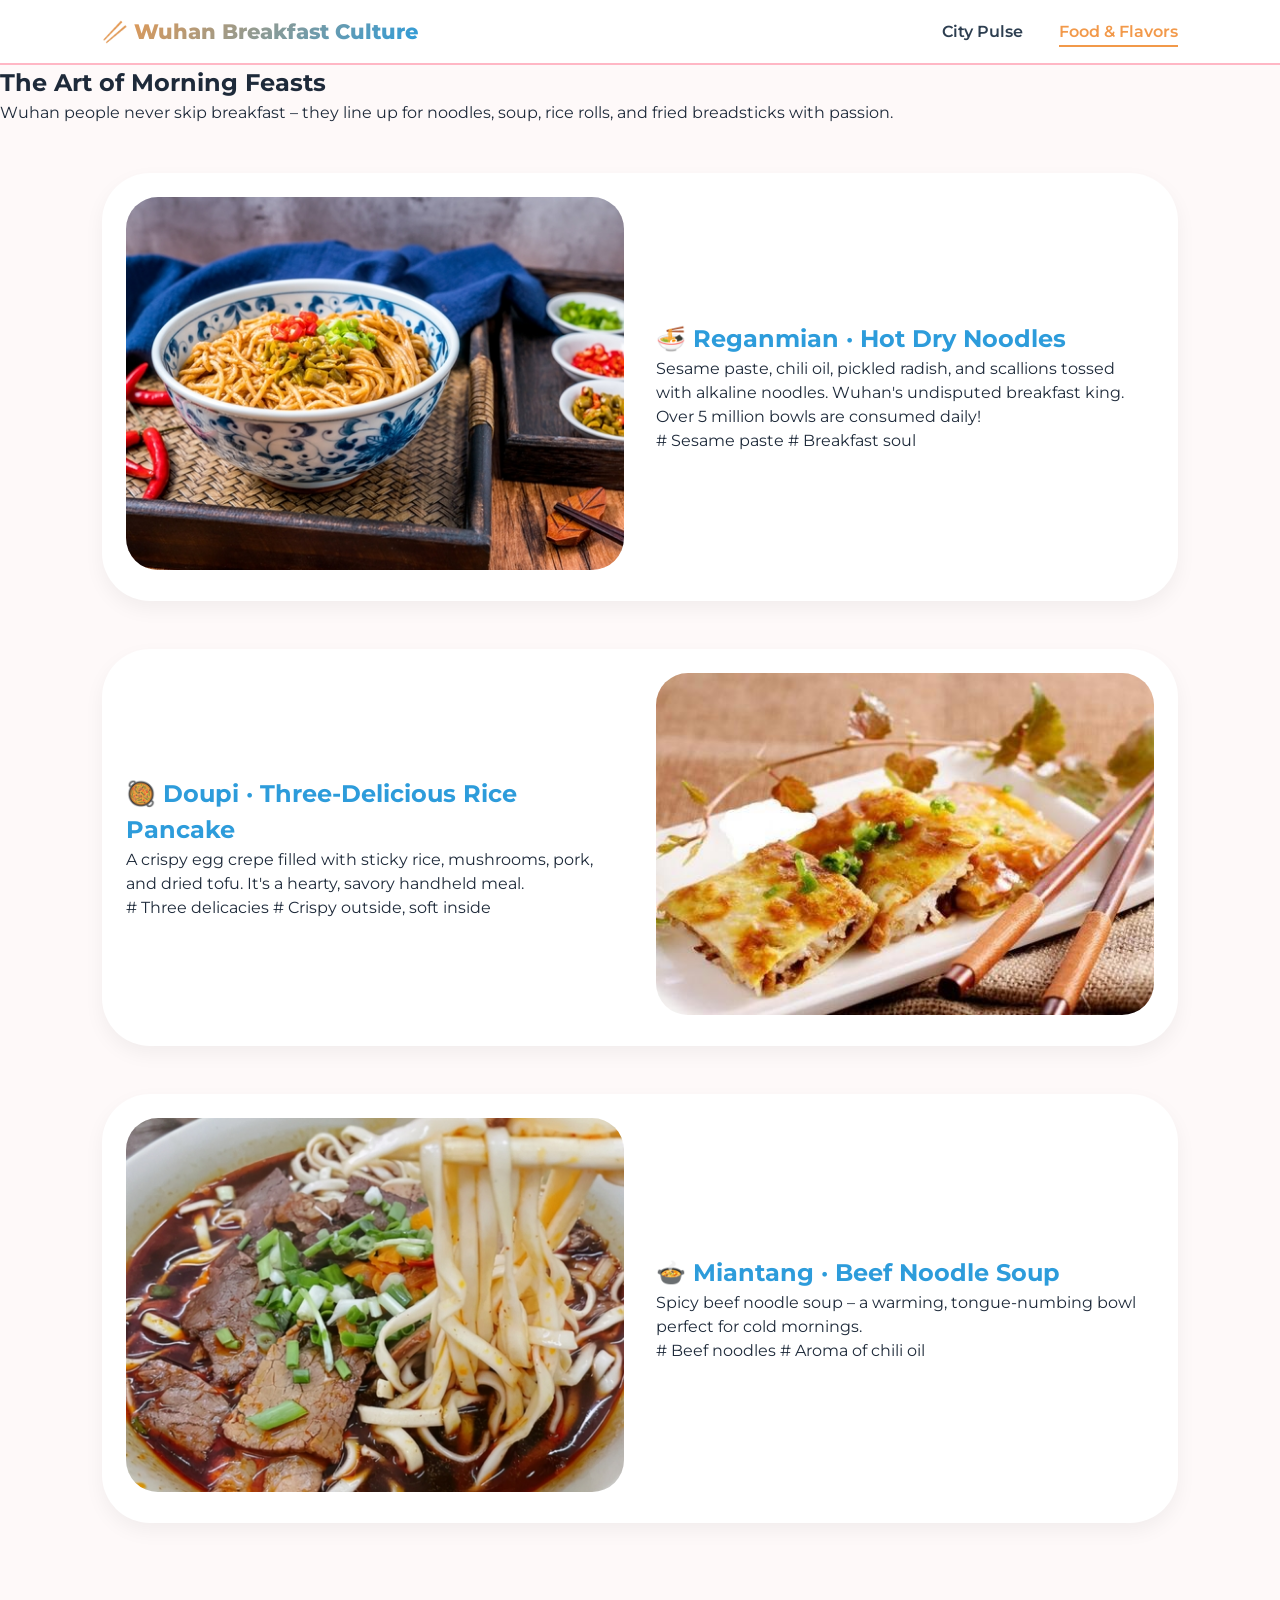
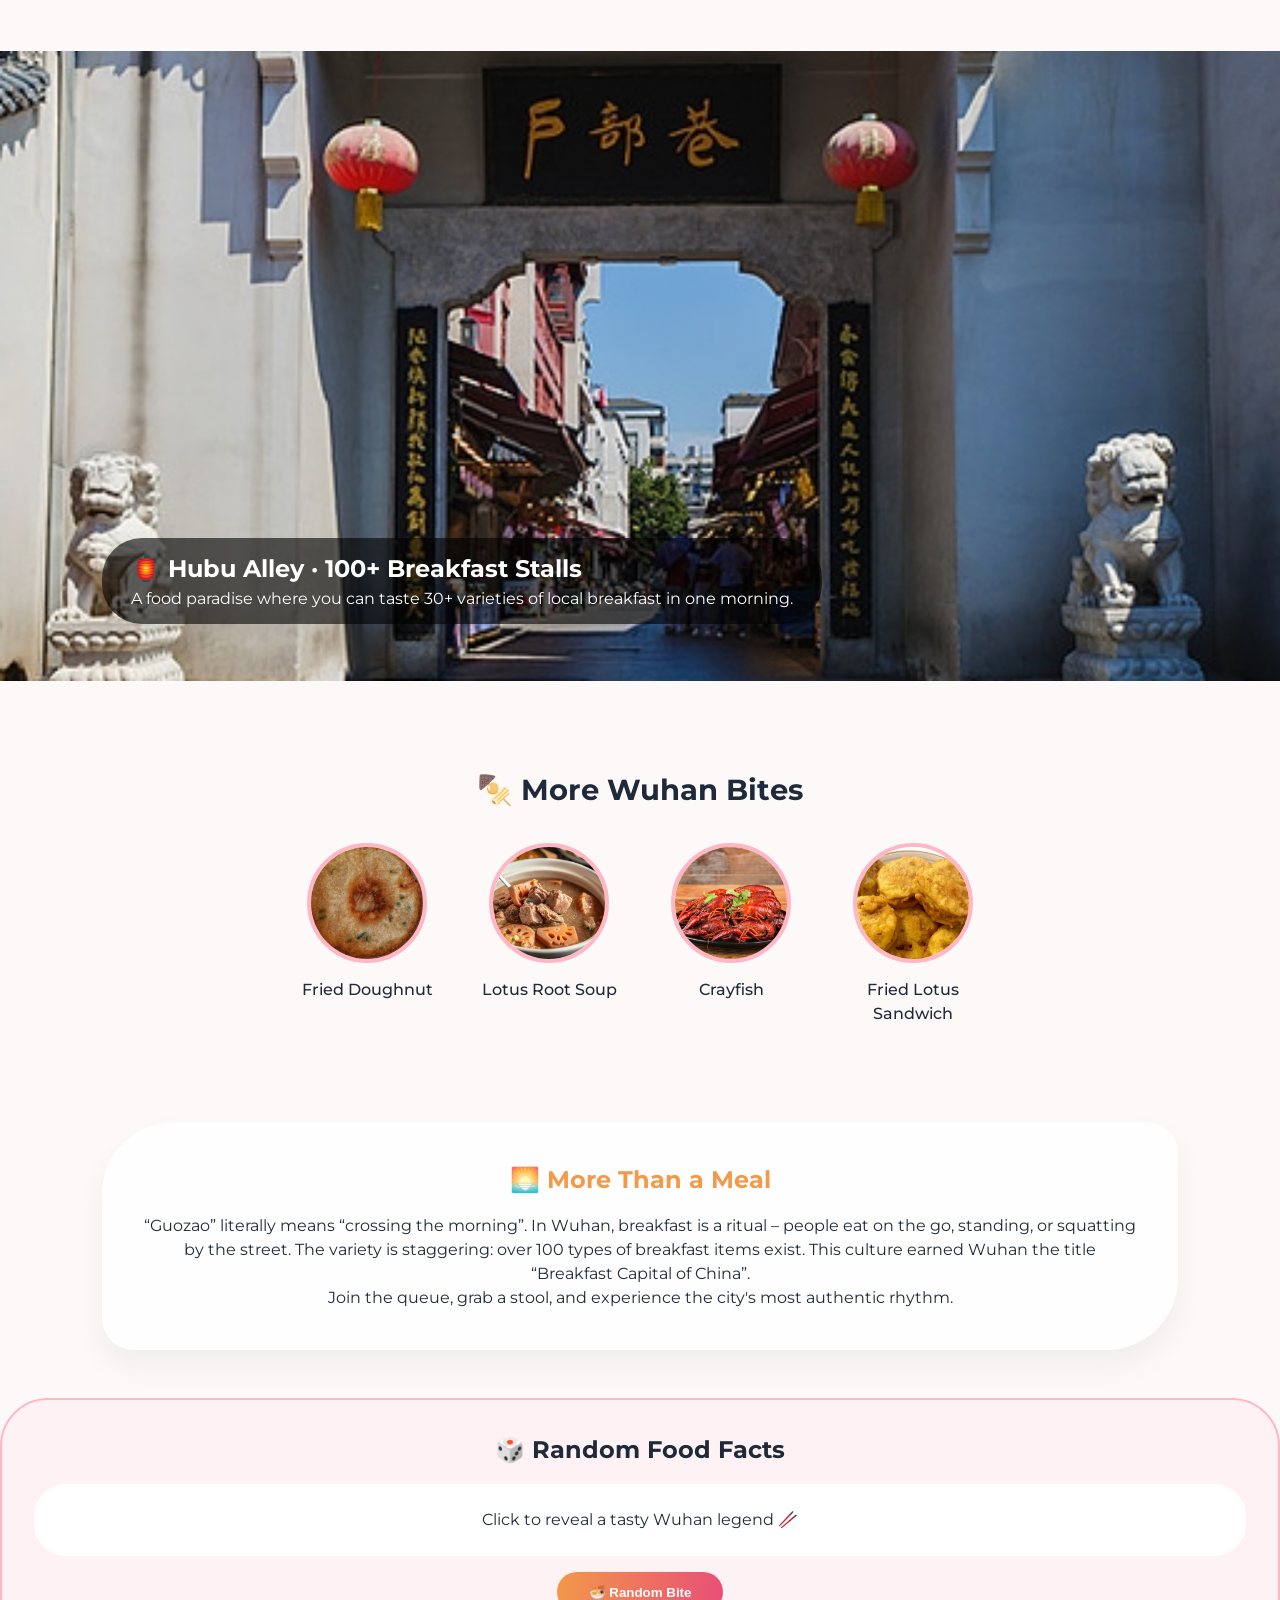
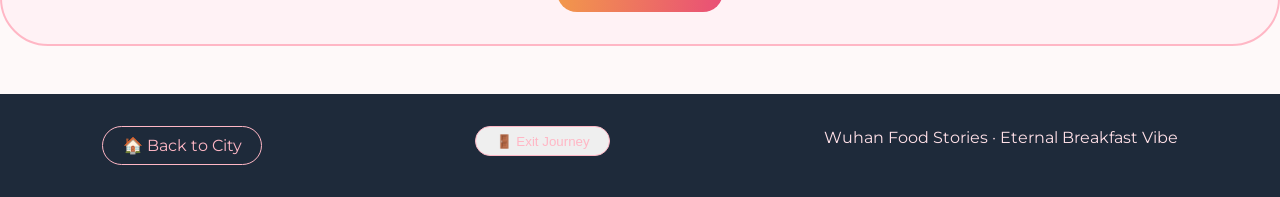
==== commit e97e3b7e: "Add files via upload" ====
--- a/food.html
+++ b/food.html
@@ -15,12 +15,10 @@
     <nav>
       <a href="index.html">City Pulse</a>
       <a href="food.html" class="active">Food & Flavors</a>
-      <button class="wishlist-header-btn" id="openWishlistBtn">❤️ Wishlist (<span id="wishlistCount">0</span>)</button>
     </nav>
   </div>
 </header>
 
-<!-- Food hero section -->
 <section class="food-hero-wuhan">
   <div class="food-hero-bg"></div>
   <div class="food-hero-content">
@@ -29,38 +27,33 @@
   </div>
 </section>
 
-<!-- Stacked food cards with wishlist buttons -->
 <section class="card-stack">
-  <div class="stack-card" data-name="Reganmian (Hot Dry Noodles)" data-img="images/reganmian.jpg" data-type="food">
+  <div class="stack-card">
     <div class="stack-img"><img src="images/reganmian.jpg" alt="Hot Dry Noodles"></div>
     <div class="stack-text">
       <h2>🍜 Reganmian · Hot Dry Noodles</h2>
       <p>Sesame paste, chili oil, pickled radish, and scallions tossed with alkaline noodles. Wuhan's undisputed breakfast king. Over 5 million bowls are consumed daily!</p>
       <div class="food-tag"># Sesame paste # Breakfast soul</div>
-      <button class="add-wishlist-btn">❤️ Add to Wishlist</button>
     </div>
   </div>
-  <div class="stack-card reverse" data-name="Sanxian Doupi (Three-Delicious Rice Pancake)" data-img="images/doupi.jpg" data-type="food">
+  <div class="stack-card reverse">
     <div class="stack-img"><img src="images/doupi.jpg" alt="Doupi"></div>
     <div class="stack-text">
       <h2>🥘 Doupi · Three-Delicious Rice Pancake</h2>
       <p>A crispy egg crepe filled with sticky rice, mushrooms, pork, and dried tofu. It's a hearty, savory handheld meal.</p>
       <div class="food-tag"># Three delicacies # Crispy outside, soft inside</div>
-      <button class="add-wishlist-btn">❤️ Add to Wishlist</button>
     </div>
   </div>
-  <div class="stack-card" data-name="Beef Noodle Soup" data-img="images/miantang.jpg" data-type="food">
+  <div class="stack-card">
     <div class="stack-img"><img src="images/miantang.jpg" alt="Beef Noodle Soup"></div>
     <div class="stack-text">
       <h2>🍲 Miantang · Beef Noodle Soup</h2>
       <p>Spicy beef noodle soup – a warming, tongue-numbing bowl perfect for cold mornings.</p>
       <div class="food-tag"># Beef noodles # Aroma of chili oil</div>
-      <button class="add-wishlist-btn">❤️ Add to Wishlist</button>
     </div>
   </div>
 </section>
 
-<!-- Full width morning market scene -->
 <section class="morning-market">
   <img src="images/hubu_alley.jpg" alt="Hubu Alley breakfast street">
   <div class="market-caption">
@@ -69,41 +62,34 @@
   </div>
 </section>
 
-<!-- Snack circle gallery with wishlist -->
 <section class="snack-circle">
   <div class="circle-title">🍢 More Wuhan Bites</div>
   <div class="circle-grid">
-    <div class="circle-item" data-name="Mianwo (Fried Doughnut)" data-img="images/mianwo.jpg" data-type="food">
+    <div class="circle-item">
       <img src="images/mianwo.jpg" alt="Mianwo">
       <span>Fried Doughnut</span>
-      <button class="add-wishlist-btn mini-wish">❤️ Wishlist</button>
     </div>
-    <div class="circle-item" data-name="Lotus Root Soup with Ribs" data-img="images/shagulou.jpg" data-type="food">
+    <div class="circle-item">
       <img src="images/shagulou.jpg" alt="Lotus Root Soup">
       <span>Lotus Root Soup</span>
-      <button class="add-wishlist-btn mini-wish">❤️ Wishlist</button>
     </div>
-    <div class="circle-item" data-name="Crayfish (Xiaolongxia)" data-img="images/xiaolongxia.jpg" data-type="food">
+    <div class="circle-item">
       <img src="images/xiaolongxia.jpg" alt="Crayfish">
       <span>Crayfish</span>
-      <button class="add-wishlist-btn mini-wish">❤️ Wishlist</button>
     </div>
-    <div class="circle-item" data-name="Fried Lotus Sandwich" data-img="images/lianou.jpg" data-type="food">
+    <div class="circle-item">
       <img src="images/lianou.jpg" alt="Fried Lotus Sandwich">
       <span>Fried Lotus Sandwich</span>
-      <button class="add-wishlist-btn mini-wish">❤️ Wishlist</button>
     </div>
   </div>
 </section>
 
-<!-- Cultural insight -->
 <section class="bubble-text">
   <h2>🌅 More Than a Meal</h2>
   <p>“Guozao” literally means “crossing the morning”. In Wuhan, breakfast is a ritual – people eat on the go, standing, or squatting by the street. The variety is staggering: over 100 types of breakfast items exist. This culture earned Wuhan the title “Breakfast Capital of China”.</p>
   <p>Join the queue, grab a stool, and experience the city's most authentic rhythm.</p>
 </section>
 
-<!-- Random food facts module -->
 <section class="interactive-module wuhan-module">
   <div class="module-inner">
     <h2>🎲 Random Food Facts</h2>
@@ -122,36 +108,6 @@
   <p>Wuhan Food Stories · Eternal Breakfast Vibe</p>
 </footer>
 
-<!-- Wishlist Modal -->
-<div id="wishlistModal" class="custom-modal">
-  <div class="modal-content wishlist-modal-content">
-    <div class="modal-header">
-      <h2>❤️ My Wuhan Wishlist</h2>
-      <span class="modal-close" id="closeWishlistModal">&times;</span>
-    </div>
-    <div id="wishlistItemsContainer" class="wishlist-list">
-      <p style="text-align:center; color:gray;">No items yet. Click "Wishlist" to add landmarks or food.</p>
-    </div>
-  </div>
-</div>
-
-<!-- Exit Confirmation Modal -->
-<div id="exitConfirmModal" class="custom-modal">
-  <div class="modal-content confirm-modal-content">
-    <div class="modal-header">
-      <h2>🚪 Confirm Exit</h2>
-      <span class="modal-close" id="closeExitModal">&times;</span>
-    </div>
-    <div class="confirm-body">
-      <p>Are you sure you want to leave the Wuhan journey?<br>Your wishlist will be cleared.</p>
-      <div class="confirm-buttons">
-        <button id="confirmExitBtn" class="vibrant-btn danger-btn">Confirm Exit</button>
-        <button id="cancelExitBtn" class="vibrant-btn secondary-btn">Cancel</button>
-      </div>
-    </div>
-  </div>
-</div>
-
 <div id="toastMsg" class="toast-message"></div>
 <div id="lightbox" class="lightbox">
   <span class="close-lightbox">&times;</span>
--- a/style.css
+++ b/style.css
@@ -1,4 +1,3 @@
-/* Global reset & fonts */
 * {
   margin: 0;
   padding: 0;
@@ -31,7 +30,6 @@
   justify-content: space-between;
   align-items: center;
   padding: 1rem 8%;
-  flex-wrap: wrap;
 }
 .logo {
   font-size: 1.3rem;
@@ -41,15 +39,10 @@
   -webkit-background-clip: text;
   color: transparent;
 }
-nav {
-  display: flex;
-  align-items: center;
-  gap: 1.5rem;
-  flex-wrap: wrap;
-}
 nav a {
   color: #2D3E50;
   text-decoration: none;
+  margin-left: 2rem;
   font-weight: 600;
   transition: 0.2s;
   padding-bottom: 4px;
@@ -58,22 +51,6 @@
 nav a.active, nav a:hover {
   border-bottom-color: #F2994A;
   color: #F2994A;
-}
-.wishlist-header-btn {
-  background: none;
-  border: none;
-  font-size: 1rem;
-  font-weight: 700;
-  color: #E94E77;
-  cursor: pointer;
-  transition: 0.2s;
-  padding: 0.3rem 0.8rem;
-  border-radius: 40px;
-  background: #FFF0F5;
-}
-.wishlist-header-btn:hover {
-  background: #FFE0E7;
-  transform: scale(1.02);
 }
 .wave-separator {
   display: block;
@@ -118,14 +95,41 @@
   font-weight: 700;
   color: #1E2A3A;
 }
-.pink { color: #E94E77; }
-.hero-content p { max-width: 600px; margin: 1rem auto; font-size: 1.1rem; }
-.hero-badges { display: flex; gap: 1rem; justify-content: center; flex-wrap: wrap; margin-top: 1.5rem; }
-.hero-badges span { background: rgba(255,255,240,0.8); backdrop-filter: blur(4px); padding: 0.3rem 1rem; border-radius: 40px; font-weight: 600; }
-.scroll-float { position: absolute; bottom: 2rem; animation: float 2s infinite; font-size: 0.9rem; }
-@keyframes float { 0%,100%{ transform: translateY(0);} 50%{ transform: translateY(10px);} }
-
-/* ========== WATERFALL GRID ========== */
+.pink {
+  color: #E94E77;
+}
+.hero-content p {
+  max-width: 600px;
+  margin: 1rem auto;
+  font-size: 1.1rem;
+}
+.hero-badges {
+  display: flex;
+  gap: 1rem;
+  justify-content: center;
+  flex-wrap: wrap;
+  margin-top: 1.5rem;
+}
+.hero-badges span {
+  background: rgba(255,255,240,0.8);
+  backdrop-filter: blur(4px);
+  padding: 0.3rem 1rem;
+  border-radius: 40px;
+  font-size: 0.8rem;
+  font-weight: 600;
+}
+.scroll-float {
+  position: absolute;
+  bottom: 2rem;
+  animation: float 2s infinite;
+  font-size: 0.9rem;
+}
+@keyframes float {
+  0%,100%{ transform: translateY(0);}
+  50%{ transform: translateY(10px);}
+}
+
+/* ========== WATERFALL GRID (unique) ========== */
 .waterfall-grid {
   display: grid;
   grid-template-columns: repeat(3, 1fr);
@@ -140,9 +144,18 @@
   transition: 0.3s;
   box-shadow: 0 10px 20px rgba(0,0,0,0.1);
 }
-.waterfall-item img { width: 100%; height: 100%; object-fit: cover; transition: 0.4s; }
-.waterfall-item:hover img { transform: scale(1.05); }
-.waterfall-item.tall { grid-row: span 2; }
+.waterfall-item img {
+  width: 100%;
+  height: 100%;
+  object-fit: cover;
+  transition: 0.4s;
+}
+.waterfall-item:hover img {
+  transform: scale(1.05);
+}
+.waterfall-item.tall {
+  grid-row: span 2;
+}
 .waterfall-caption {
   position: absolute;
   bottom: 0;
@@ -152,22 +165,126 @@
   padding: 1rem;
   color: white;
 }
-.small-btn {
-  background: rgba(255,255,240,0.85);
-  border: none;
-  padding: 0.2rem 0.8rem;
-  border-radius: 30px;
-  font-weight: 600;
-  font-size: 0.75rem;
-  cursor: pointer;
-  margin-top: 0.5rem;
-  transition: 0.2s;
+@media (max-width: 768px) {
+  .waterfall-grid { grid-template-columns: 1fr; gap: 1rem; }
+  .waterfall-item.tall { grid-row: span 1; }
+}
+
+/* ========== FLOATING PARALLAX ========== */
+.float-parallax {
+  position: relative;
+  height: 60vh;
+  margin: 2rem 0;
+  overflow: hidden;
+}
+.parallax-bg {
+  position: absolute;
+  top: 0;
+  left: 0;
+  width: 100%;
+  height: 120%;
+  background: url('images/wuhan_night.jpg') center/cover no-repeat;
+  transform: translateY(0);
+  transition: transform 0.1s linear;
+  will-change: transform;
+}
+.parallax-text {
+  position: absolute;
+  bottom: 15%;
+  left: 8%;
+  background: rgba(0,0,0,0.6);
+  backdrop-filter: blur(8px);
+  padding: 1rem 2rem;
+  border-radius: 60px;
+  color: white;
+}
+
+/* ========== SPLIT REVEAL (hover effect) ========== */
+.split-reveal {
+  display: flex;
+  min-height: 400px;
+  margin: 3rem 8%;
+  border-radius: 48px;
+  overflow: hidden;
+  box-shadow: 0 20px 30px -10px rgba(0,0,0,0.2);
+}
+.split-left, .split-right {
+  flex: 1;
+  display: flex;
+  align-items: center;
+  justify-content: center;
+  text-align: center;
+  transition: 0.4s;
+  background-size: cover;
+  background-position: center;
+}
+.split-left {
+  background: linear-gradient(135deg, #FF9A9E, #FECFEF);
+}
+.split-right {
+  background: linear-gradient(135deg, #A1C4FD, #C2E9FB);
+}
+.split-content {
+  padding: 2rem;
+}
+.split-left:hover, .split-right:hover {
+  flex: 1.2;
+}
+@media (max-width: 768px) {
+  .split-reveal { flex-direction: column; }
+}
+
+/* ========== MOSAIC TILT ========== */
+.mosaic-tilt {
+  padding: 3rem 8%;
+}
+.mosaic-title {
+  font-size: 2rem;
+  font-weight: 700;
+  text-align: center;
+  margin-bottom: 2rem;
   color: #E94E77;
 }
-.small-btn:hover { background: #FFB7C5; transform: scale(1.02); }
+.mosaic-flex {
+  display: flex;
+  flex-wrap: wrap;
+  gap: 1rem;
+  justify-content: center;
+}
+.mosaic-flex img {
+  width: calc(25% - 1rem);
+  min-width: 180px;
+  border-radius: 28px;
+  transition: 0.3s;
+  transform: rotate(0deg);
+}
+.mosaic-flex img:hover {
+  transform: rotate(2deg) scale(1.02);
+  box-shadow: 0 15px 25px rgba(0,0,0,0.2);
+}
+@media (max-width: 768px) {
+  .mosaic-flex img { width: calc(50% - 1rem); }
+}
+
+/* ========== BUBBLE TEXT (rounded card) ========== */
+.bubble-text {
+  background: #FFFFFFCC;
+  backdrop-filter: blur(8px);
+  margin: 3rem 8%;
+  padding: 2.5rem;
+  border-radius: 72px 32px 72px 32px;
+  box-shadow: 0 15px 30px rgba(0,0,0,0.05);
+  text-align: center;
+}
+.bubble-text h2 {
+  color: #F2994A;
+  margin-bottom: 1rem;
+}
 
 /* ========== CARD STACK (food page) ========== */
-.card-stack { padding: 3rem 8%; }
+.card-stack {
+  padding: 3rem 8%;
+}
 .stack-card {
   display: flex;
   align-items: center;
@@ -177,56 +294,101 @@
   border-radius: 48px;
   padding: 1.5rem;
   box-shadow: 0 8px 20px rgba(0,0,0,0.05);
-}
-.stack-card.reverse { flex-direction: row-reverse; }
-.stack-img { flex: 1; }
-.stack-img img { width: 100%; border-radius: 32px; }
-.stack-text { flex: 1; }
-.stack-text h2 { color: #2D9CDB; }
-.add-wishlist-btn {
-  background: linear-gradient(135deg, #F2994A, #E94E77);
-  border: none;
-  padding: 0.5rem 1.2rem;
+  transition: 0.3s;
+}
+.stack-card.reverse {
+  flex-direction: row-reverse;
+}
+.stack-img {
+  flex: 1;
+}
+.stack-img img {
+  width: 100%;
+  border-radius: 32px;
+}
+.stack-text {
+  flex: 1;
+}
+.stack-text h2 {
+  color: #2D9CDB;
+}
+@media (max-width: 768px) {
+  .stack-card, .stack-card.reverse { flex-direction: column; }
+}
+
+/* ========== MORNING MARKET FULL ========== */
+.morning-market {
+  position: relative;
+  margin: 2rem 0;
+}
+.morning-market img {
+  width: 100%;
+  max-height: 70vh;
+  object-fit: cover;
+}
+.market-caption {
+  position: absolute;
+  bottom: 10%;
+  left: 8%;
+  background: rgba(0,0,0,0.6);
+  padding: 0.8rem 1.8rem;
   border-radius: 40px;
   color: white;
+}
+
+/* ========== CIRCLE GRID (snacks) ========== */
+.snack-circle {
+  padding: 3rem 8%;
+}
+.circle-title {
+  text-align: center;
+  font-size: 1.8rem;
   font-weight: 700;
-  margin-top: 1rem;
-  cursor: pointer;
-  transition: 0.2s;
-}
-.add-wishlist-btn:hover { transform: scale(1.02); box-shadow: 0 4px 12px rgba(233,78,119,0.4); }
-.mini-wish { padding: 0.2rem 0.8rem; font-size: 0.7rem; margin-top: 0.5rem; }
-
-/* ========== MORNING MARKET ========== */
-.morning-market { position: relative; margin: 2rem 0; }
-.morning-market img { width: 100%; max-height: 70vh; object-fit: cover; }
-.market-caption { position: absolute; bottom: 10%; left: 8%; background: rgba(0,0,0,0.6); padding: 0.8rem 1.8rem; border-radius: 40px; color: white; }
-
-/* ========== SNACK CIRCLE ========== */
-.snack-circle { padding: 3rem 8%; }
-.circle-title { text-align: center; font-size: 1.8rem; font-weight: 700; margin-bottom: 2rem; }
-.circle-grid { display: flex; flex-wrap: wrap; gap: 2rem; justify-content: center; }
-.circle-item { text-align: center; width: 150px; }
-.circle-item img { width: 120px; height: 120px; object-fit: cover; border-radius: 50%; border: 4px solid #FFB7C5; transition: 0.3s; }
-.circle-item img:hover { transform: scale(1.05); border-color: #F2994A; }
-.circle-item span { display: block; margin: 0.5rem 0; font-weight: 500; }
-
-/* ========== BUBBLE TEXT ========== */
-.bubble-text {
-  background: #FFFFFFCC;
-  backdrop-filter: blur(8px);
-  margin: 3rem 8%;
-  padding: 2.5rem;
-  border-radius: 72px 32px 72px 32px;
-  box-shadow: 0 15px 30px rgba(0,0,0,0.05);
-  text-align: center;
-}
-.bubble-text h2 { color: #F2994A; margin-bottom: 1rem; }
-
-/* ========== INTERACTIVE MODULE ========== */
-.interactive-module { margin: 2rem 8%; }
-.wuhan-module .module-inner { background: #FFF2F5; border-radius: 48px; padding: 2rem; text-align: center; border: 2px solid #FFB7C5; }
-.fact-card { background: white; color: #1E2A3A; padding: 1.5rem; border-radius: 32px; margin: 1rem 0; }
+  margin-bottom: 2rem;
+}
+.circle-grid {
+  display: flex;
+  flex-wrap: wrap;
+  gap: 2rem;
+  justify-content: center;
+}
+.circle-item {
+  text-align: center;
+  width: 150px;
+}
+.circle-item img {
+  width: 120px;
+  height: 120px;
+  object-fit: cover;
+  border-radius: 50%;
+  border: 4px solid #FFB7C5;
+  transition: 0.3s;
+}
+.circle-item img:hover {
+  transform: scale(1.05);
+  border-color: #F2994A;
+}
+.circle-item span {
+  display: block;
+  margin-top: 0.5rem;
+  font-weight: 500;
+}
+
+/* ========== INTERACTIVE MODULE (Wuhan version) ========== */
+.wuhan-module .module-inner {
+  background: #FFF2F5;
+  border-radius: 48px;
+  padding: 2rem;
+  text-align: center;
+  border: 2px solid #FFB7C5;
+}
+.wuhan-module .fact-card {
+  background: white;
+  color: #1E2A3A;
+  padding: 1.5rem;
+  border-radius: 32px;
+  margin: 1rem 0;
+}
 .vibrant-btn {
   background: linear-gradient(95deg, #F2994A, #E94E77);
   border: none;
@@ -237,20 +399,25 @@
   cursor: pointer;
   transition: 0.2s;
 }
-.vibrant-btn:hover { transform: scale(1.02); box-shadow: 0 8px 18px rgba(233,78,119,0.4); }
-
-/* ========== FOOTER & MISC ========== */
-.qr-center.wuhan-qr { background: #FFFFFFDD; border-radius: 48px; margin: 2rem 8%; padding: 2rem; text-align: center; }
+.vibrant-btn:hover {
+  transform: scale(1.02);
+  box-shadow: 0 8px 18px rgba(233,78,119,0.4);
+}
+.qr-center.wuhan-qr {
+  background: #FFFFFFDD;
+  border-radius: 48px;
+  margin: 2rem 8%;
+  padding: 2rem;
+  text-align: center;
+}
 .footer-wuhan {
   background: #1E2A3A;
   color: #FFE0E7;
   display: flex;
   justify-content: space-between;
-  align-items: center;
   padding: 2rem 8%;
   margin-top: 3rem;
   flex-wrap: wrap;
-  gap: 1rem;
 }
 .footer-link {
   color: #FFB7C5;
@@ -258,96 +425,78 @@
   border: 1px solid #FFB7C5;
   padding: 0.4rem 1.2rem;
   border-radius: 40px;
-  background: transparent;
-  cursor: pointer;
-  transition: 0.2s;
-  font-size: 0.9rem;
-}
-.footer-link:hover { background: #FFB7C5; color: #1E2A3A; }
-.exit-btn { border-color: #E94E77; color: #E94E77; }
-
-/* ========== MODAL STYLES ========== */
-.custom-modal {
+}
+.lightbox {
   display: none;
   position: fixed;
-  top: 0; left: 0;
-  width: 100%; height: 100%;
-  background: rgba(0,0,0,0.75);
-  backdrop-filter: blur(8px);
+  top:0; left:0;
+  width:100%; height:100%;
+  background: rgba(0,0,0,0.95);
+  backdrop-filter: blur(12px);
+  z-index: 1000;
+  justify-content: center;
+  align-items: center;
+}
+.lightbox-content {
+  max-width: 85%;
+  max-height: 85%;
+  border-radius: 28px;
+}
+.close-lightbox {
+  position: absolute;
+  top: 30px; right: 40px;
+  font-size: 40px;
+  color: white;
+  cursor: pointer;
+}
+.hidden {
+  opacity: 0;
+  transform: translateY(40px);
+  transition: 0.7s cubic-bezier(0.2,0.9,0.4,1.1);
+}
+.show {
+  opacity: 1;
+  transform: translateY(0);
+}
+.exit-modal {
+  position: fixed;
+  top: 0;
+  left: 0;
+  width: 100%;
+  height: 100%;
+  background: rgba(0,0,0,0.6);
+  display: none;
+  justify-content: center;
+  align-items: center;
   z-index: 2000;
-  align-items: center;
-  justify-content: center;
-}
-.modal-content {
-  background: #FFF9F9;
-  max-width: 500px;
-  width: 90%;
-  border-radius: 48px;
-  overflow: hidden;
-  animation: fadeSlideUp 0.2s ease;
-}
-@keyframes fadeSlideUp {
-  from { opacity: 0; transform: translateY(20px);}
-  to { opacity: 1; transform: translateY(0);}
-}
-.modal-header {
+}
+
+.exit-modal-box {
+  background: white;
+  padding: 2rem;
+  border-radius: 24px;
+  text-align: center;
+  max-width: 320px;
+}
+
+.exit-actions {
+  margin-top: 1.5rem;
   display: flex;
   justify-content: space-between;
-  align-items: center;
-  padding: 1rem 1.5rem;
-  background: #FFE0E7;
-  border-bottom: 2px solid #FFB7C5;
-}
-.modal-close { font-size: 2rem; cursor: pointer; font-weight: 300; transition: 0.2s; }
-.modal-close:hover { color: #E94E77; }
-.wishlist-list { padding: 1rem; max-height: 60vh; overflow-y: auto; }
-.wishlist-item {
-  display: flex;
-  align-items: center;
-  gap: 1rem;
-  background: white;
-  border-radius: 32px;
-  padding: 0.8rem;
-  margin-bottom: 0.8rem;
-  box-shadow: 0 2px 8px rgba(0,0,0,0.05);
-}
-.wishlist-img { width: 60px; height: 60px; object-fit: cover; border-radius: 28px; }
-.wishlist-info { flex: 1; }
-.wishlist-info h4 { margin-bottom: 0.2rem; }
-.remove-wish-btn { background: #FFE0E7; border: none; padding: 0.3rem 0.8rem; border-radius: 30px; color: #E94E77; font-weight: 600; cursor: pointer; }
-.confirm-body { padding: 2rem; text-align: center; }
-.confirm-buttons { display: flex; gap: 1rem; justify-content: center; margin-top: 1.5rem; }
-.danger-btn { background: #E94E77; }
-.secondary-btn { background: #6c757d; }
-
-/* ========== TOAST & LIGHTBOX ========== */
-.toast-message {
-  position: fixed;
-  bottom: 30px;
-  left: 50%;
-  transform: translateX(-50%);
-  background: #1E2A3A;
+}
+
+.exit-actions button {
+  border: none;
+  padding: 0.6rem 1.2rem;
+  border-radius: 20px;
+  cursor: pointer;
+}
+
+#stayBtn {
+  background: #FFB7C5;
   color: white;
-  padding: 0.6rem 1.5rem;
-  border-radius: 40px;
-  z-index: 2100;
-  opacity: 0;
-  transition: opacity 0.3s;
-  pointer-events: none;
-  font-size: 0.9rem;
-}
-.lightbox { display: none; position: fixed; top:0; left:0; width:100%; height:100%; background: rgba(0,0,0,0.95); backdrop-filter: blur(12px); z-index: 1000; justify-content: center; align-items: center; }
-.lightbox-content { max-width: 85%; max-height: 85%; border-radius: 28px; }
-.close-lightbox { position: absolute; top: 30px; right: 40px; font-size: 40px; color: white; cursor: pointer; }
-
-/* ========== SCROLL REVEAL ========== */
-.hidden { opacity: 0; transform: translateY(40px); transition: 0.7s cubic-bezier(0.2,0.9,0.4,1.1); }
-.show { opacity: 1; transform: translateY(0); }
-
-/* ========== RESPONSIVE ========== */
-@media (max-width: 768px) {
-  .waterfall-grid { grid-template-columns: 1fr; }
-  .stack-card, .stack-card.reverse { flex-direction: column; }
-  .footer-wuhan { flex-direction: column; text-align: center; }
-  .hero-badges { gap: 0.5rem; }
+}
+
+#leaveBtn {
+  background: #ccc;
 }
